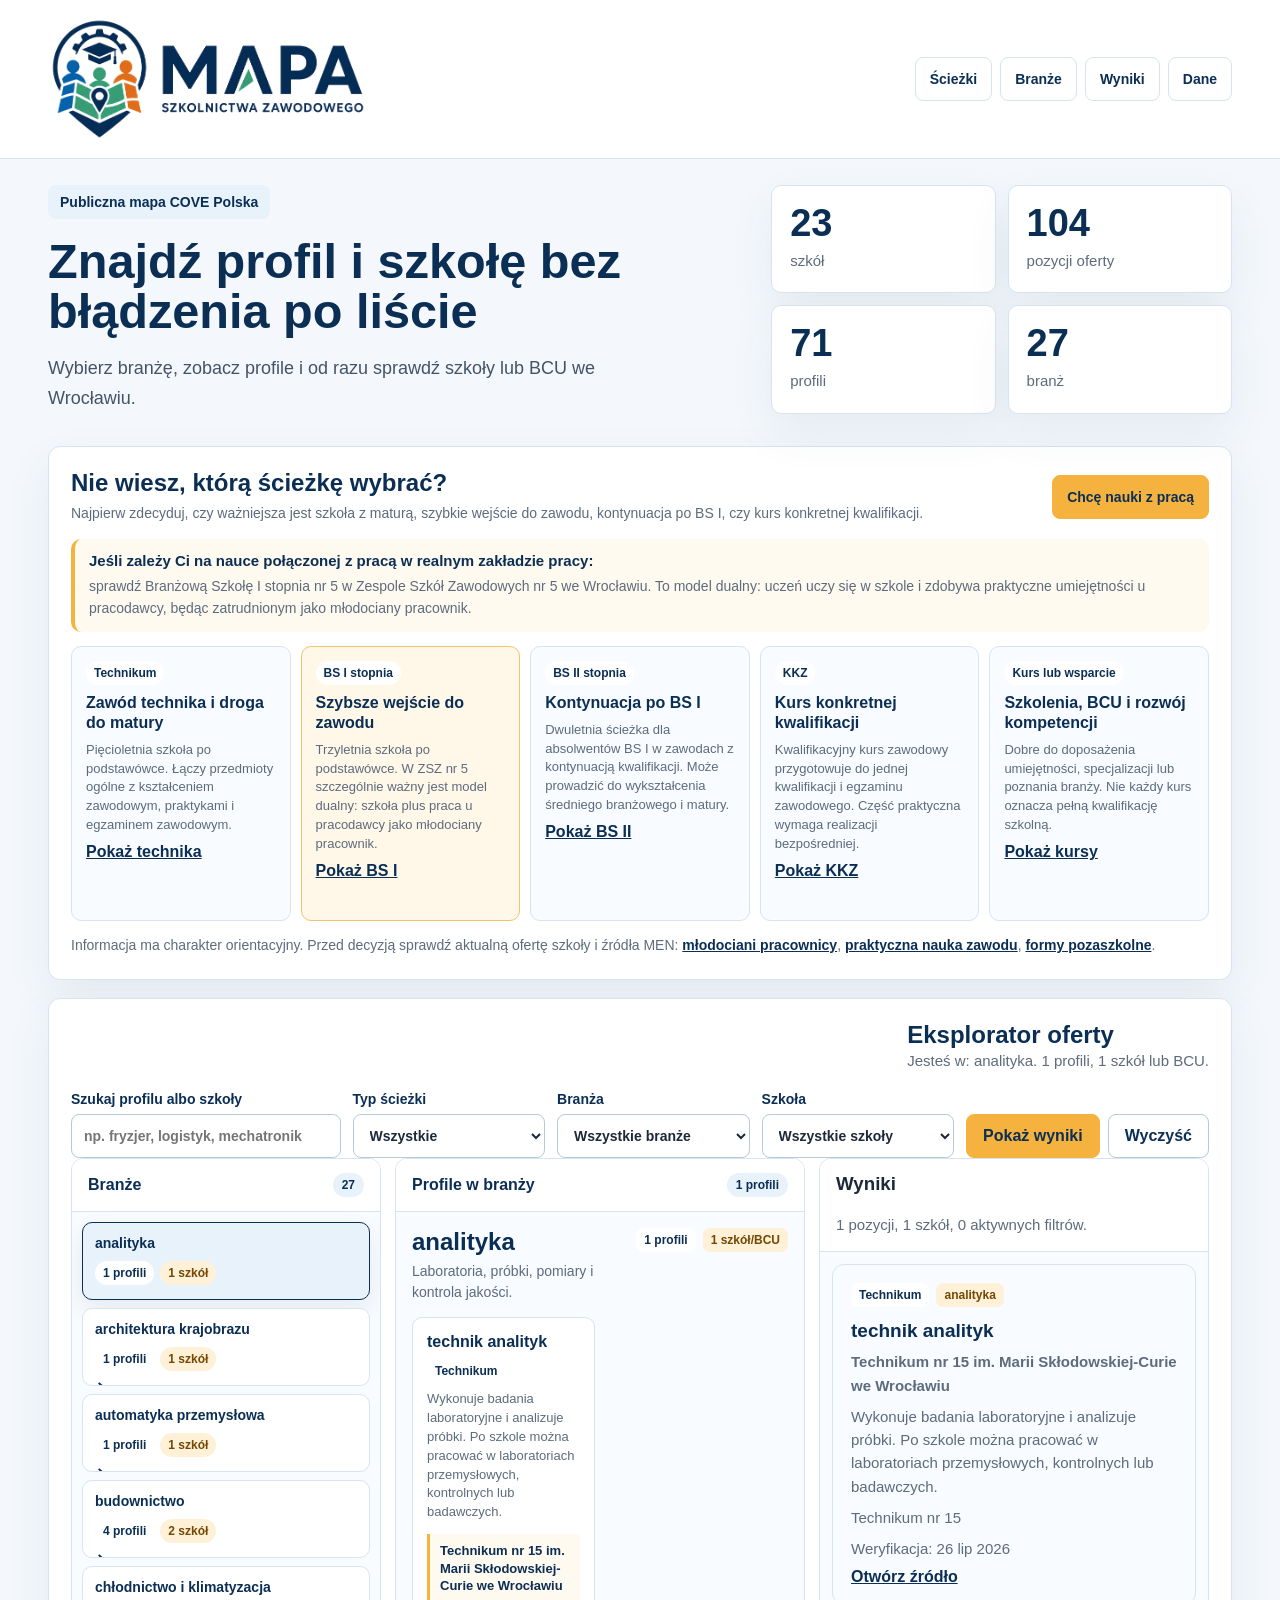
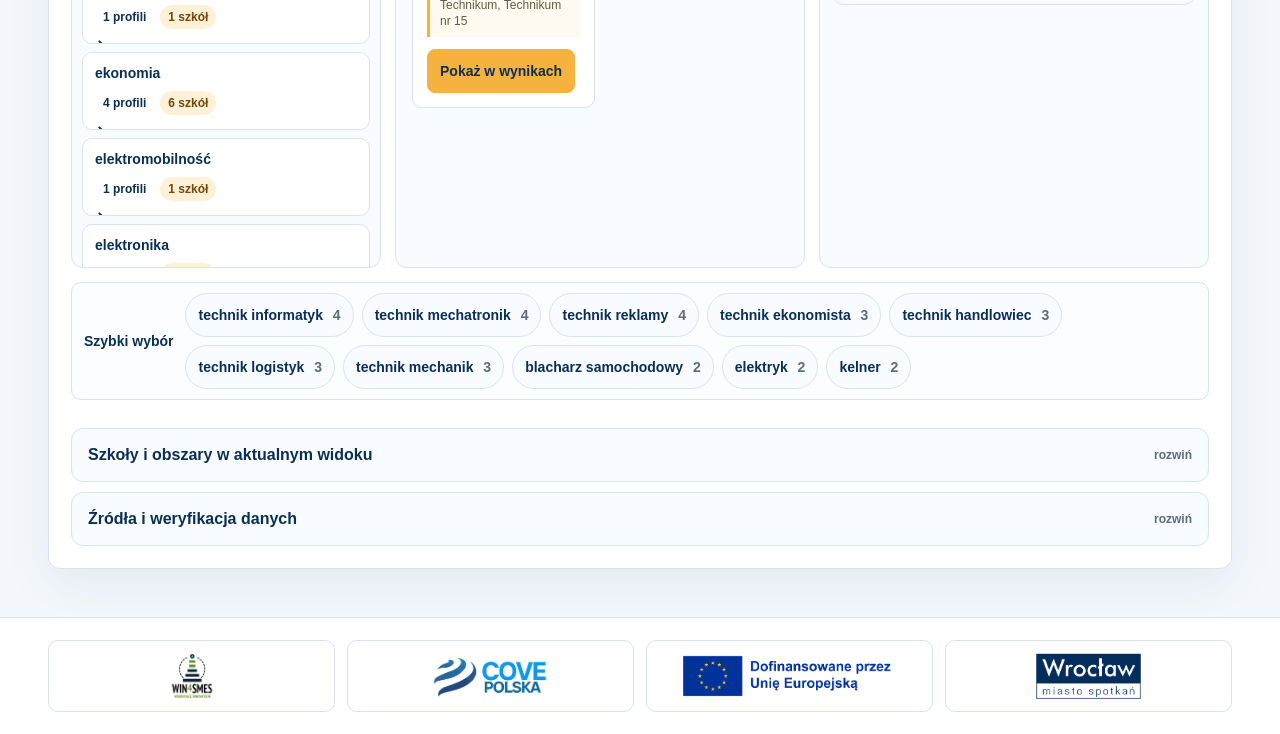
==== index.html @ 6e3bb8b9 "Publish sector map" ====
<!doctype html>
<html lang="pl">
  <head>
    <meta charset="utf-8">
    <meta name="viewport" content="width=device-width, initial-scale=1">
    <title>Mapa szkolnictwa sektorowego we Wrocławiu</title>
    <meta name="description" content="Publiczna mapa profili, szkół i ścieżek sektorowych we Wrocławiu.">
    <link rel="icon" href="assets/map-logo.png">
    <link rel="stylesheet" href="styles.css">
  </head>
  <body>
    <header class="site-header">
      <a class="brand" href="./" aria-label="Mapa szkolnictwa sektorowego we Wrocławiu">
        <img src="assets/map-logo.png" alt="Mapa szkolnictwa zawodowego" class="brand-logo">
      </a>
      <nav class="top-actions" aria-label="Główne linki">
        <a href="#sciezki">Ścieżki</a>
        <a href="#branze">Branże</a>
        <a href="#wyniki">Wyniki</a>
        <a href="#szkoly">Dane</a>
      </nav>
    </header>

    <main>
      <section class="hero compact-hero">
        <div class="hero-copy">
          <p class="service-label">Publiczna mapa COVE Polska</p>
          <h1>Znajdź profil i szkołę bez błądzenia po liście</h1>
          <p class="lead">
            Wybierz branżę, zobacz profile i od razu sprawdź szkoły lub BCU we Wrocławiu.
          </p>
        </div>
        <div class="hero-panel" aria-label="Podsumowanie mapy">
          <div class="stat">
            <strong id="stat-schools">0</strong>
            <span>szkół</span>
          </div>
          <div class="stat">
            <strong id="stat-programs">0</strong>
            <span>pozycji oferty</span>
          </div>
          <div class="stat">
            <strong id="stat-profiles">0</strong>
            <span>profili</span>
          </div>
          <div class="stat">
            <strong id="stat-branches">0</strong>
            <span>branż</span>
          </div>
        </div>
      </section>

      <section class="path-guide" id="sciezki" aria-labelledby="path-title">
        <div class="path-guide-intro">
          <div>
            <h2 id="path-title">Nie wiesz, którą ścieżkę wybrać?</h2>
            <p>
              Najpierw zdecyduj, czy ważniejsza jest szkoła z maturą, szybkie wejście do zawodu,
              kontynuacja po BS I, czy kurs konkretnej kwalifikacji.
            </p>
          </div>
          <a class="path-cta" href="?educationType=bs_i&school=Zesp%C3%B3%C5%82%20Szk%C3%B3%C5%82%20Zawodowych%20nr%205%20we%20Wroc%C5%82awiu#branze">
            Chcę nauki z pracą
          </a>
        </div>

        <div class="dual-note">
          <strong>Jeśli zależy Ci na nauce połączonej z pracą w realnym zakładzie pracy:</strong>
          <p>
            sprawdź Branżową Szkołę I stopnia nr 5 w Zespole Szkół Zawodowych nr 5 we Wrocławiu.
            To model dualny: uczeń uczy się w szkole i zdobywa praktyczne umiejętności u pracodawcy,
            będąc zatrudnionym jako młodociany pracownik.
          </p>
        </div>

        <div class="pathway-grid" aria-label="Porównanie typów ścieżek">
          <article class="pathway-card">
            <span>Technikum</span>
            <h3>Zawód technika i droga do matury</h3>
            <p>Pięcioletnia szkoła po podstawówce. Łączy przedmioty ogólne z kształceniem zawodowym, praktykami i egzaminem zawodowym.</p>
            <a href="?educationType=technikum#branze">Pokaż technika</a>
          </article>
          <article class="pathway-card highlight">
            <span>BS I stopnia</span>
            <h3>Szybsze wejście do zawodu</h3>
            <p>Trzyletnia szkoła po podstawówce. W ZSZ nr 5 szczególnie ważny jest model dualny: szkoła plus praca u pracodawcy jako młodociany pracownik.</p>
            <a href="?educationType=bs_i#branze">Pokaż BS I</a>
          </article>
          <article class="pathway-card">
            <span>BS II stopnia</span>
            <h3>Kontynuacja po BS I</h3>
            <p>Dwuletnia ścieżka dla absolwentów BS I w zawodach z kontynuacją kwalifikacji. Może prowadzić do wykształcenia średniego branżowego i matury.</p>
            <a href="?educationType=bs_ii#branze">Pokaż BS II</a>
          </article>
          <article class="pathway-card">
            <span>KKZ</span>
            <h3>Kurs konkretnej kwalifikacji</h3>
            <p>Kwalifikacyjny kurs zawodowy przygotowuje do jednej kwalifikacji i egzaminu zawodowego. Część praktyczna wymaga realizacji bezpośredniej.</p>
            <a href="?educationType=kkz#branze">Pokaż KKZ</a>
          </article>
          <article class="pathway-card">
            <span>Kurs lub wsparcie</span>
            <h3>Szkolenia, BCU i rozwój kompetencji</h3>
            <p>Dobre do doposażenia umiejętności, specjalizacji lub poznania branży. Nie każdy kurs oznacza pełną kwalifikację szkolną.</p>
            <a href="?educationType=kurs#branze">Pokaż kursy</a>
          </article>
        </div>

        <p class="path-disclaimer">
          Informacja ma charakter orientacyjny. Przed decyzją sprawdź aktualną ofertę szkoły i źródła MEN:
          <a href="https://www.gov.pl/web/edukacja/przygotowanie-zawodowe-mlodocianych-pracownikow-w-formie-nauki-zawodu" target="_blank" rel="noreferrer">młodociani pracownicy</a>,
          <a href="https://www.gov.pl/web/edukacja/praktyczna-nauka-zawodu" target="_blank" rel="noreferrer">praktyczna nauka zawodu</a>,
          <a href="https://www.gov.pl/web/edukacja/ksztalcenie-w-formach-pozaszkolnych" target="_blank" rel="noreferrer">formy pozaszkolne</a>.
        </p>
      </section>

      <section class="explorer-shell" id="branze" aria-labelledby="branch-title">
        <div class="section-heading explorer-heading">
          <div>
            <h2 id="branch-title">Eksplorator oferty</h2>
            <p id="currentPath">Wybierz branżę po lewej albo użyj wyszukiwarki.</p>
          </div>
        </div>

        <form class="filters" id="filters">
          <label>
            <span>Szukaj profilu albo szkoły</span>
            <input id="q" name="q" type="search" autocomplete="off" placeholder="np. fryzjer, logistyk, mechatronik">
          </label>
          <label>
            <span>Typ ścieżki</span>
            <select id="educationType" name="educationType">
              <option value="">Wszystkie</option>
              <option value="technikum">Technikum</option>
              <option value="bs_i">BS I stopnia</option>
              <option value="bs_ii">BS II stopnia</option>
              <option value="kkz">KKZ</option>
              <option value="kurs">Kurs lub wsparcie</option>
            </select>
          </label>
          <label>
            <span>Branża</span>
            <select id="branch" name="branch"></select>
          </label>
          <label>
            <span>Szkoła</span>
            <select id="school" name="school"></select>
          </label>
          <div class="filter-actions">
            <button class="primary-button" type="submit">Pokaż wyniki</button>
            <button class="secondary-button" type="button" id="clearFilters">Wyczyść</button>
          </div>
        </form>

        <div class="explorer-grid">
          <aside class="branch-browser" aria-label="Lista branż">
            <div class="panel-title">
              <h3>Branże</h3>
              <span id="branchCount">0</span>
            </div>
            <div class="branch-accordion" id="branchAccordion" aria-live="polite"></div>
          </aside>

          <section class="profile-browser" aria-labelledby="profile-title">
            <div class="panel-title">
              <h3 id="profile-title">Profile w branży</h3>
              <span id="profileCount">0</span>
            </div>
            <div class="branch-detail" id="branchDetail" aria-live="polite"></div>
          </section>

          <section class="results-panel" id="wyniki" aria-labelledby="results-title">
            <div class="results-header">
              <div>
                <h3 id="results-title">Wyniki</h3>
                <p id="resultsSummary">Ładowanie danych...</p>
              </div>
            </div>
            <div class="empty-state" id="emptyState" hidden>
              <h3>Brak wyników</h3>
              <p>Spróbuj krótszego hasła albo wyczyść część filtrów.</p>
            </div>
            <div class="cards" id="programCards"></div>
          </section>
        </div>

        <div class="quick-strip" aria-labelledby="quick-title">
          <h3 id="quick-title">Szybki wybór</h3>
          <div class="chips" id="quickProfiles"></div>
        </div>

        <div class="support-drawers" id="szkoly">
          <details class="data-drawer">
            <summary>
              <span>Szkoły i obszary w aktualnym widoku</span>
              <small>rozwiń</small>
            </summary>
            <div class="drawer-grid">
              <aside class="map-panel" aria-labelledby="areas-title">
                <div class="section-heading compact">
                  <h3 id="areas-title">Obszary miasta</h3>
                  <p>Widok orientacyjny, oparty na publicznych profilach szkół.</p>
                </div>
                <div class="area-list" id="areaList"></div>
              </aside>

              <section class="school-section" aria-labelledby="schools-title">
                <div class="section-heading compact">
                  <h3 id="schools-title">Szkoły</h3>
                  <p>Każda karta pokazuje przykładowe profile oraz link do strony szkoły.</p>
                </div>
                <div class="school-grid" id="schoolGrid"></div>
              </section>
            </div>
          </details>

          <details class="data-drawer" id="zrodla">
            <summary>
              <span>Źródła i weryfikacja danych</span>
              <small>rozwiń</small>
            </summary>
            <div class="sources-section" aria-labelledby="sources-title">
              <div class="section-heading compact">
                <h3 id="sources-title">Źródła</h3>
                <p>Każda pozycja oferty ma źródło i datę weryfikacji. Dane należy okresowo sprawdzać przed rekrutacją.</p>
              </div>
              <div class="source-grid" id="sourceGrid"></div>
            </div>
          </details>
        </div>
      </section>
    </main>

    <footer class="site-footer">
      <div class="footer-logos" aria-label="Logotypy partnerów i finansowania">
        <img src="assets/win4smes.png" alt="WIN4SMEs">
        <img src="assets/cove-polska.png" alt="COVE Polska">
        <img src="assets/eu-cofunded-pl.png" alt="Dofinansowane przez Unię Europejską">
        <img src="assets/wroclaw-miasto-spotkan.png" alt="Wrocław Miasto Spotkań">
      </div>
    </footer>

    <script src="app.js" type="module"></script>
  </body>
</html>
---- styles.css ----
:root {
  color-scheme: light;
  --navy: #0b2e54;
  --navy-2: #164671;
  --sky: #e8f2fb;
  --sky-2: #f4f8fc;
  --line: #d7e4ef;
  --text: #1d2939;
  --muted: #5d6b7c;
  --amber: #f6b23f;
  --amber-soft: #fff1d7;
  --white: #ffffff;
  --shadow: 0 18px 45px rgba(28, 72, 112, 0.08);
}

* {
  box-sizing: border-box;
}

html {
  scroll-behavior: smooth;
}

body {
  margin: 0;
  background: var(--sky-2);
  color: var(--text);
  font-family: Arial, Helvetica, sans-serif;
}

a {
  color: inherit;
}

button,
input,
select {
  font: inherit;
}

button,
a,
input,
select {
  min-height: 44px;
}

:focus-visible {
  outline: 3px solid var(--amber);
  outline-offset: 3px;
}

.site-header {
  position: sticky;
  top: 0;
  z-index: 20;
  display: flex;
  align-items: center;
  justify-content: space-between;
  gap: 24px;
  padding: 16px clamp(16px, 5vw, 48px);
  border-bottom: 1px solid var(--line);
  background: rgba(255, 255, 255, 0.96);
  backdrop-filter: blur(12px);
}

.brand {
  display: block;
  max-width: min(320px, 56vw);
}

.brand-logo {
  display: block;
  width: 100%;
  height: auto;
}

.top-actions {
  display: flex;
  flex-wrap: wrap;
  gap: 8px;
}

.top-actions a {
  display: inline-flex;
  align-items: center;
  justify-content: center;
  border: 1px solid var(--line);
  border-radius: 8px;
  padding: 8px 14px;
  background: var(--white);
  color: var(--navy);
  font-size: 14px;
  font-weight: 700;
  text-decoration: none;
}

main {
  width: min(100%, 1440px);
  margin: 0 auto;
  padding: 0 clamp(16px, 4vw, 48px) 48px;
}

.hero {
  display: grid;
  grid-template-columns: minmax(0, 1.05fr) minmax(320px, 0.75fr);
  gap: 32px;
  align-items: stretch;
  padding: 48px 0 28px;
}

.service-label {
  display: inline-flex;
  margin: 0 0 18px;
  border-radius: 8px;
  background: var(--sky);
  padding: 9px 12px;
  color: var(--navy);
  font-size: 14px;
  font-weight: 700;
}

h1,
h2,
h3,
p {
  margin-top: 0;
}

h1 {
  max-width: 820px;
  margin-bottom: 18px;
  color: var(--navy);
  font-size: clamp(36px, 5.5vw, 68px);
  line-height: 1.02;
  letter-spacing: 0;
}

.lead {
  max-width: 680px;
  margin-bottom: 0;
  color: #445366;
  font-size: 18px;
  line-height: 1.65;
}

.hero-panel {
  display: grid;
  grid-template-columns: repeat(2, minmax(0, 1fr));
  gap: 12px;
}

.stat {
  min-height: 104px;
  border: 1px solid var(--line);
  border-radius: 10px;
  background: var(--white);
  padding: 18px;
  box-shadow: var(--shadow);
}

.stat strong {
  display: block;
  color: var(--navy);
  font-size: 38px;
  line-height: 1;
}

.stat span {
  display: block;
  margin-top: 10px;
  color: var(--muted);
  font-size: 15px;
}

.explorer-shell,
.path-guide,
.map-panel,
.results-panel,
.school-section,
.sources-section {
  border: 1px solid var(--line);
  border-radius: 12px;
  background: var(--white);
  box-shadow: var(--shadow);
}

.explorer-shell,
.path-guide,
.school-section,
.sources-section {
  margin-top: 18px;
  padding: 22px;
}

.path-guide {
  display: grid;
  gap: 14px;
}

.path-guide-intro {
  display: grid;
  grid-template-columns: minmax(0, 1fr) auto;
  gap: 18px;
  align-items: center;
}

.path-guide-intro h2 {
  margin-bottom: 6px;
  color: var(--navy);
  font-size: 24px;
  line-height: 1.2;
}

.path-guide-intro p,
.dual-note p,
.path-disclaimer {
  margin-bottom: 0;
  color: var(--muted);
  font-size: 14px;
  line-height: 1.55;
}

.path-cta {
  display: inline-flex;
  align-items: center;
  justify-content: center;
  border: 1px solid var(--amber);
  border-radius: 8px;
  background: var(--amber);
  padding: 10px 14px;
  color: var(--navy);
  font-size: 14px;
  font-weight: 800;
  text-decoration: none;
  white-space: nowrap;
}

.dual-note {
  display: grid;
  gap: 5px;
  border-left: 4px solid var(--amber);
  border-radius: 10px;
  background: #fffaf0;
  padding: 12px 14px;
}

.dual-note strong {
  color: var(--navy);
  font-size: 15px;
  line-height: 1.35;
}

.pathway-grid {
  display: grid;
  grid-template-columns: repeat(5, minmax(0, 1fr));
  gap: 10px;
}

.pathway-card {
  display: grid;
  gap: 8px;
  align-content: start;
  border: 1px solid var(--line);
  border-radius: 10px;
  background: #f8fbff;
  padding: 14px;
}

.pathway-card.highlight {
  border-color: #f1c36d;
  background: #fff7e8;
}

.pathway-card span {
  justify-self: start;
  border-radius: 999px;
  background: var(--white);
  padding: 5px 8px;
  color: var(--navy);
  font-size: 12px;
  font-weight: 800;
}

.pathway-card h3 {
  margin: 0;
  color: var(--navy);
  font-size: 16px;
  line-height: 1.25;
}

.pathway-card p {
  margin: 0;
  color: var(--muted);
  font-size: 13px;
  line-height: 1.45;
}

.pathway-card a,
.path-disclaimer a {
  color: var(--navy);
  font-weight: 800;
}

.compact-hero {
  grid-template-columns: minmax(0, 1.2fr) minmax(380px, 0.8fr);
  padding: 26px 0 14px;
}

.compact-hero h1 {
  max-width: 760px;
  font-size: clamp(32px, 3.8vw, 50px);
}

.compact-hero .lead {
  max-width: 620px;
}

.explorer-shell {
  position: relative;
  display: flex;
  flex-direction: column;
}

.explorer-heading {
  flex-direction: row;
  align-items: flex-end;
  justify-content: space-between;
}

.explorer-grid {
  display: grid;
  grid-template-columns: 310px minmax(0, 1fr) 390px;
  gap: 14px;
  height: clamp(560px, calc(100dvh - 190px), 720px);
  min-height: 610px;
}

.explorer-grid > * {
  min-width: 0;
  min-height: 0;
}

.branch-browser,
.profile-browser,
.results-panel {
  height: 100%;
  min-height: 0;
  overflow: hidden;
  border: 1px solid var(--line);
  border-radius: 12px;
  background: #f8fbff;
}

.branch-browser,
.profile-browser {
  display: grid;
  grid-template-rows: auto minmax(0, 1fr);
}

.panel-title {
  display: flex;
  align-items: center;
  justify-content: space-between;
  gap: 12px;
  border-bottom: 1px solid var(--line);
  background: var(--white);
  padding: 14px 16px;
}

.panel-title h3 {
  margin: 0;
  color: var(--navy);
  font-size: 16px;
  line-height: 1.2;
}

.panel-title span {
  border-radius: 999px;
  background: var(--sky);
  padding: 5px 9px;
  color: var(--navy);
  font-size: 12px;
  font-weight: 800;
  white-space: nowrap;
}

.quick-strip {
  display: grid;
  grid-template-columns: auto minmax(0, 1fr);
  gap: 12px;
  align-items: center;
  margin: 14px 0;
  border: 1px solid var(--line);
  border-radius: 10px;
  background: #fbfdff;
  padding: 10px 12px;
}

.quick-strip h3 {
  margin: 0;
  color: var(--navy);
  font-size: 14px;
}

.branch-accordion {
  display: grid;
  align-content: start;
  gap: 8px;
  min-height: 0;
  overflow: auto;
  padding: 10px;
}

.branch-item {
  overflow: hidden;
  min-height: 78px;
  border: 1px solid var(--line);
  border-radius: 10px;
  background: var(--white);
  transition: border-color 180ms ease, box-shadow 180ms ease, background 180ms ease;
}

.branch-item.is-open {
  border-color: var(--navy);
  background: var(--sky);
  box-shadow: 0 10px 24px rgba(11, 46, 84, 0.08);
}

.branch-toggle {
  display: grid;
  width: 100%;
  grid-template-columns: minmax(0, 1fr) auto;
  gap: 10px;
  align-items: center;
  border: 0;
  background: transparent;
  padding: 12px;
  color: var(--navy);
  text-align: left;
  cursor: pointer;
}

.branch-toggle:active {
  transform: translateY(1px);
}

.branch-copy {
  display: grid;
  min-width: 0;
}

.branch-copy strong {
  font-size: 14px;
  line-height: 1.2;
}

.branch-copy span {
  color: var(--muted);
  font-size: 12px;
  line-height: 1.35;
}

.branch-metrics {
  display: flex;
  flex-wrap: wrap;
  grid-column: 1 / -1;
  justify-content: flex-start;
  gap: 6px;
}

.branch-metrics span {
  border-radius: 999px;
  background: var(--white);
  padding: 5px 8px;
  color: var(--navy);
  font-size: 12px;
  font-weight: 800;
  white-space: nowrap;
}

.branch-metrics span:last-child {
  background: var(--amber-soft);
  color: #744704;
}

.branch-chevron {
  width: 9px;
  height: 9px;
  border-right: 2px solid var(--navy);
  border-bottom: 2px solid var(--navy);
  margin-top: 3px;
  transform: rotate(-45deg);
  transition: transform 220ms ease;
}

.branch-item.is-open .branch-chevron {
  transform: rotate(45deg);
}

.branch-detail {
  min-height: 0;
  overflow: auto;
  padding: 16px;
}

.profile-list {
  display: grid;
  grid-template-columns: repeat(2, minmax(0, 1fr));
  gap: 10px;
}

.profile-card {
  display: grid;
  gap: 12px;
  align-content: start;
  border: 1px solid var(--line);
  border-radius: 10px;
  background: var(--white);
  padding: 14px;
}

.profile-card-main {
  display: grid;
  gap: 7px;
}

.profile-types {
  display: flex;
  flex-wrap: wrap;
  gap: 6px;
}

.profile-card h3 {
  margin: 0;
  color: var(--navy);
  font-size: 16px;
  line-height: 1.25;
}

.profile-card p {
  margin: 0;
  color: var(--muted);
  font-size: 13px;
  line-height: 1.45;
}

.profile-offers {
  display: grid;
  gap: 7px;
}

.offer-row {
  display: grid;
  gap: 2px;
  border-left: 3px solid var(--amber);
  background: #fffaf0;
  padding: 8px 10px;
}

.offer-row span {
  color: var(--navy);
  font-size: 13px;
  font-weight: 800;
  line-height: 1.35;
}

.offer-row small {
  color: #6a5a44;
  font-size: 12px;
  line-height: 1.35;
}

.profile-card button {
  justify-self: start;
  border: 1px solid var(--amber);
  border-radius: 8px;
  background: var(--amber);
  padding: 9px 12px;
  color: var(--navy);
  font-size: 14px;
  font-weight: 800;
  cursor: pointer;
}

.branch-detail-header {
  display: grid;
  grid-template-columns: minmax(0, 1fr) auto;
  gap: 12px;
  align-items: start;
  margin-bottom: 14px;
}

.branch-detail-header h3 {
  margin-bottom: 6px;
  color: var(--navy);
  font-size: 24px;
  line-height: 1.15;
}

.branch-detail-header p {
  max-width: 680px;
  margin-bottom: 0;
  color: var(--muted);
  font-size: 14px;
  line-height: 1.5;
}

.branch-summary {
  display: flex;
  flex-wrap: wrap;
  justify-content: flex-end;
  gap: 7px;
}

.section-heading {
  display: flex;
  flex-direction: column;
  gap: 6px;
  margin-bottom: 18px;
}

.section-heading.compact {
  margin-bottom: 14px;
}

.section-heading h2,
.results-header h2 {
  margin-bottom: 0;
  color: var(--navy);
  font-size: 24px;
  line-height: 1.2;
}

.section-heading p,
.results-header p {
  margin-bottom: 0;
  color: var(--muted);
  font-size: 15px;
  line-height: 1.55;
}

.filters {
  display: grid;
  grid-template-columns: minmax(260px, 1.4fr) repeat(3, minmax(160px, 1fr)) auto;
  gap: 12px;
  align-items: end;
}

.filters label {
  display: grid;
  min-width: 0;
  gap: 7px;
  color: var(--navy);
  font-size: 14px;
  font-weight: 700;
}

.filters input,
.filters select {
  width: 100%;
  min-width: 0;
  border: 1px solid #b7cadc;
  border-radius: 8px;
  background: var(--white);
  padding: 10px 12px;
  color: var(--text);
}

.filter-actions {
  display: flex;
  gap: 8px;
}

.primary-button,
.secondary-button {
  border-radius: 8px;
  padding: 10px 16px;
  font-weight: 800;
  cursor: pointer;
}

.primary-button {
  border: 1px solid var(--amber);
  background: var(--amber);
  color: var(--navy);
}

.secondary-button {
  border: 1px solid #b7cadc;
  background: var(--white);
  color: var(--navy);
}

.primary-button:active,
.secondary-button:active,
.top-actions a:active,
.chips button:active,
.profile-card button:active {
  transform: translateY(1px);
}

.chips {
  display: flex;
  flex-wrap: wrap;
  gap: 8px;
}

.chips button {
  border: 1px solid var(--line);
  border-radius: 999px;
  background: #f8fbff;
  padding: 8px 12px;
  color: var(--navy);
  font-size: 14px;
  font-weight: 800;
  cursor: pointer;
}

.chips span {
  margin-left: 6px;
  color: var(--muted);
  font-weight: 700;
}

.map-panel,
.school-section,
.sources-section {
  padding: 22px;
}

.area-list {
  display: grid;
  gap: 10px;
}

.area-button {
  display: flex;
  width: 100%;
  align-items: center;
  justify-content: space-between;
  gap: 12px;
  border: 1px solid var(--line);
  border-radius: 10px;
  background: #f8fbff;
  padding: 12px;
  color: var(--navy);
  font-weight: 800;
  text-align: left;
  cursor: pointer;
}

.area-button small {
  color: var(--muted);
  font-weight: 700;
}

.results-panel {
  display: grid;
  grid-template-rows: auto auto minmax(0, 1fr);
  box-shadow: none;
  padding: 0;
}

.results-header {
  display: flex;
  align-items: flex-end;
  justify-content: space-between;
  gap: 18px;
  border-bottom: 1px solid var(--line);
  background: var(--white);
  margin-bottom: 0;
  padding: 14px 16px;
}

.cards,
.school-grid,
.source-grid {
  display: grid;
  gap: 14px;
}

.cards {
  grid-template-columns: 1fr;
  min-height: 0;
  overflow: auto;
  padding: 12px;
}

.program-card,
.school-card,
.source-card {
  border: 1px solid var(--line);
  border-radius: 12px;
  background: #f8fbff;
  padding: 18px;
}

.program-meta,
.school-meta {
  display: flex;
  flex-wrap: wrap;
  gap: 7px;
  margin-bottom: 12px;
}

.tag {
  display: inline-flex;
  align-items: center;
  border-radius: 7px;
  background: var(--white);
  padding: 5px 8px;
  color: var(--navy);
  font-size: 12px;
  font-weight: 800;
}

.tag.amber {
  background: var(--amber-soft);
  color: #744704;
}

.program-card h3,
.school-card h3,
.source-card h3 {
  margin-bottom: 8px;
  color: var(--navy);
  font-size: 19px;
  line-height: 1.25;
}

.program-card p,
.school-card p,
.source-card p {
  margin-bottom: 8px;
  color: var(--muted);
  font-size: 15px;
  line-height: 1.55;
}

.program-card a,
.school-card a,
.source-card a {
  color: var(--navy);
  font-weight: 800;
}

.school-grid {
  grid-template-columns: repeat(3, minmax(0, 1fr));
}

.source-grid {
  grid-template-columns: repeat(2, minmax(0, 1fr));
}

.empty-state {
  border: 1px dashed #b7cadc;
  border-radius: 12px;
  background: #f8fbff;
  padding: 28px;
  text-align: center;
}

.panel-empty,
.muted {
  color: var(--muted);
  font-size: 14px;
  line-height: 1.5;
}

.panel-empty {
  padding: 16px;
}

.support-drawers {
  display: grid;
  gap: 10px;
  margin-top: 14px;
}

.data-drawer {
  border: 1px solid var(--line);
  border-radius: 12px;
  background: #f8fbff;
}

.data-drawer summary {
  display: flex;
  min-height: 52px;
  align-items: center;
  justify-content: space-between;
  gap: 14px;
  padding: 12px 16px;
  color: var(--navy);
  font-weight: 800;
  cursor: pointer;
}

.data-drawer summary small {
  color: var(--muted);
  font-size: 12px;
  font-weight: 700;
}

.drawer-grid {
  display: grid;
  grid-template-columns: 320px minmax(0, 1fr);
  gap: 14px;
  border-top: 1px solid var(--line);
  padding: 14px;
}

.data-drawer .sources-section {
  border-top: 1px solid var(--line);
  padding: 14px;
}

.data-drawer .map-panel,
.data-drawer .school-section,
.data-drawer .sources-section {
  border: 0;
  border-radius: 0;
  background: transparent;
  box-shadow: none;
}

.site-footer {
  border-top: 1px solid var(--line);
  background: var(--white);
  padding: 22px clamp(16px, 5vw, 48px);
}

.footer-logos {
  display: grid;
  grid-template-columns: repeat(4, minmax(0, 1fr));
  gap: 12px;
  width: min(100%, 1440px);
  margin: 0 auto;
}

.footer-logos img {
  width: 100%;
  height: 72px;
  border: 1px solid var(--line);
  border-radius: 10px;
  background: var(--white);
  object-fit: contain;
  padding: 12px;
}

@media (max-width: 1100px) {
  .hero,
  .compact-hero,
  .explorer-grid,
  .drawer-grid {
    grid-template-columns: 1fr;
  }

  .pathway-grid {
    grid-template-columns: repeat(2, minmax(0, 1fr));
  }

  .explorer-grid {
    max-height: none;
  }

  .branch-accordion {
    display: flex;
    overflow-x: auto;
    overflow-y: hidden;
  }

  .branch-item {
    flex: 0 0 min(260px, 78vw);
  }

  .branch-browser {
    min-height: auto;
  }

  .branch-detail,
  .cards {
    max-height: 560px;
  }

  .filters {
    grid-template-columns: repeat(2, minmax(0, 1fr));
  }

  .filter-actions {
    grid-column: 1 / -1;
  }

  .school-grid {
    grid-template-columns: repeat(2, minmax(0, 1fr));
  }
}

@media (max-width: 720px) {
  .site-header {
    align-items: flex-start;
    flex-direction: column;
  }

  .brand {
    max-width: min(100%, 320px);
  }

  .top-actions {
    width: 100%;
  }

  .top-actions a {
    flex: 1 1 auto;
  }

  main {
    padding-inline: 14px;
  }

  .hero {
    padding-top: 24px;
  }

  h1 {
    font-size: 28px;
    line-height: 1.08;
  }

  .lead {
    font-size: 16px;
    line-height: 1.55;
  }

  .hero-panel,
  .cards,
  .profile-list,
  .school-grid,
  .source-grid,
  .footer-logos {
    grid-template-columns: 1fr;
  }

  .hero-panel {
    display: grid;
    grid-template-columns: repeat(4, minmax(0, 1fr));
    gap: 7px;
  }

  .stat {
    min-height: 72px;
    padding: 9px;
  }

  .stat strong {
    font-size: 22px;
  }

  .stat span {
    margin-top: 5px;
    font-size: 11px;
    line-height: 1.25;
  }

  .explorer-shell {
    padding: 16px;
  }

  .path-guide {
    padding: 16px;
  }

  .path-guide-intro,
  .path-guide {
    grid-template-columns: 1fr;
  }

  .pathway-grid {
    display: flex;
    overflow-x: auto;
    gap: 10px;
    padding-bottom: 2px;
  }

  .pathway-card {
    flex: 0 0 min(270px, 82vw);
  }

  .path-cta {
    width: 100%;
  }

  .explorer-heading {
    align-items: flex-start;
    flex-direction: column;
    order: 1;
  }

  .quick-strip {
    grid-template-columns: 1fr;
    order: 4;
  }

  .filters {
    grid-template-columns: repeat(2, minmax(0, 1fr));
    gap: 10px;
    order: 3;
  }

  .explorer-grid {
    order: 2;
  }

  .support-drawers {
    order: 5;
  }

  .filters label:first-child {
    grid-column: 1 / -1;
  }

  .branch-detail {
    padding: 14px;
  }

  .branch-detail-header {
    grid-template-columns: 1fr;
  }

  .branch-summary {
    justify-content: flex-start;
  }

  .filter-actions {
    flex-direction: row;
  }

  .primary-button,
  .secondary-button {
    flex: 1 1 0;
    width: auto;
    padding-inline: 10px;
  }

  .map-panel,
  .school-section,
  .sources-section {
    padding: 14px;
  }

  .results-header {
    padding: 14px;
  }

  .cards {
    padding: 10px;
  }

  .footer-logos img {
    height: 64px;
  }
}

@media (prefers-reduced-motion: reduce) {
  html {
    scroll-behavior: auto;
  }

  .branch-item,
  .branch-chevron {
    transition: none;
  }
}
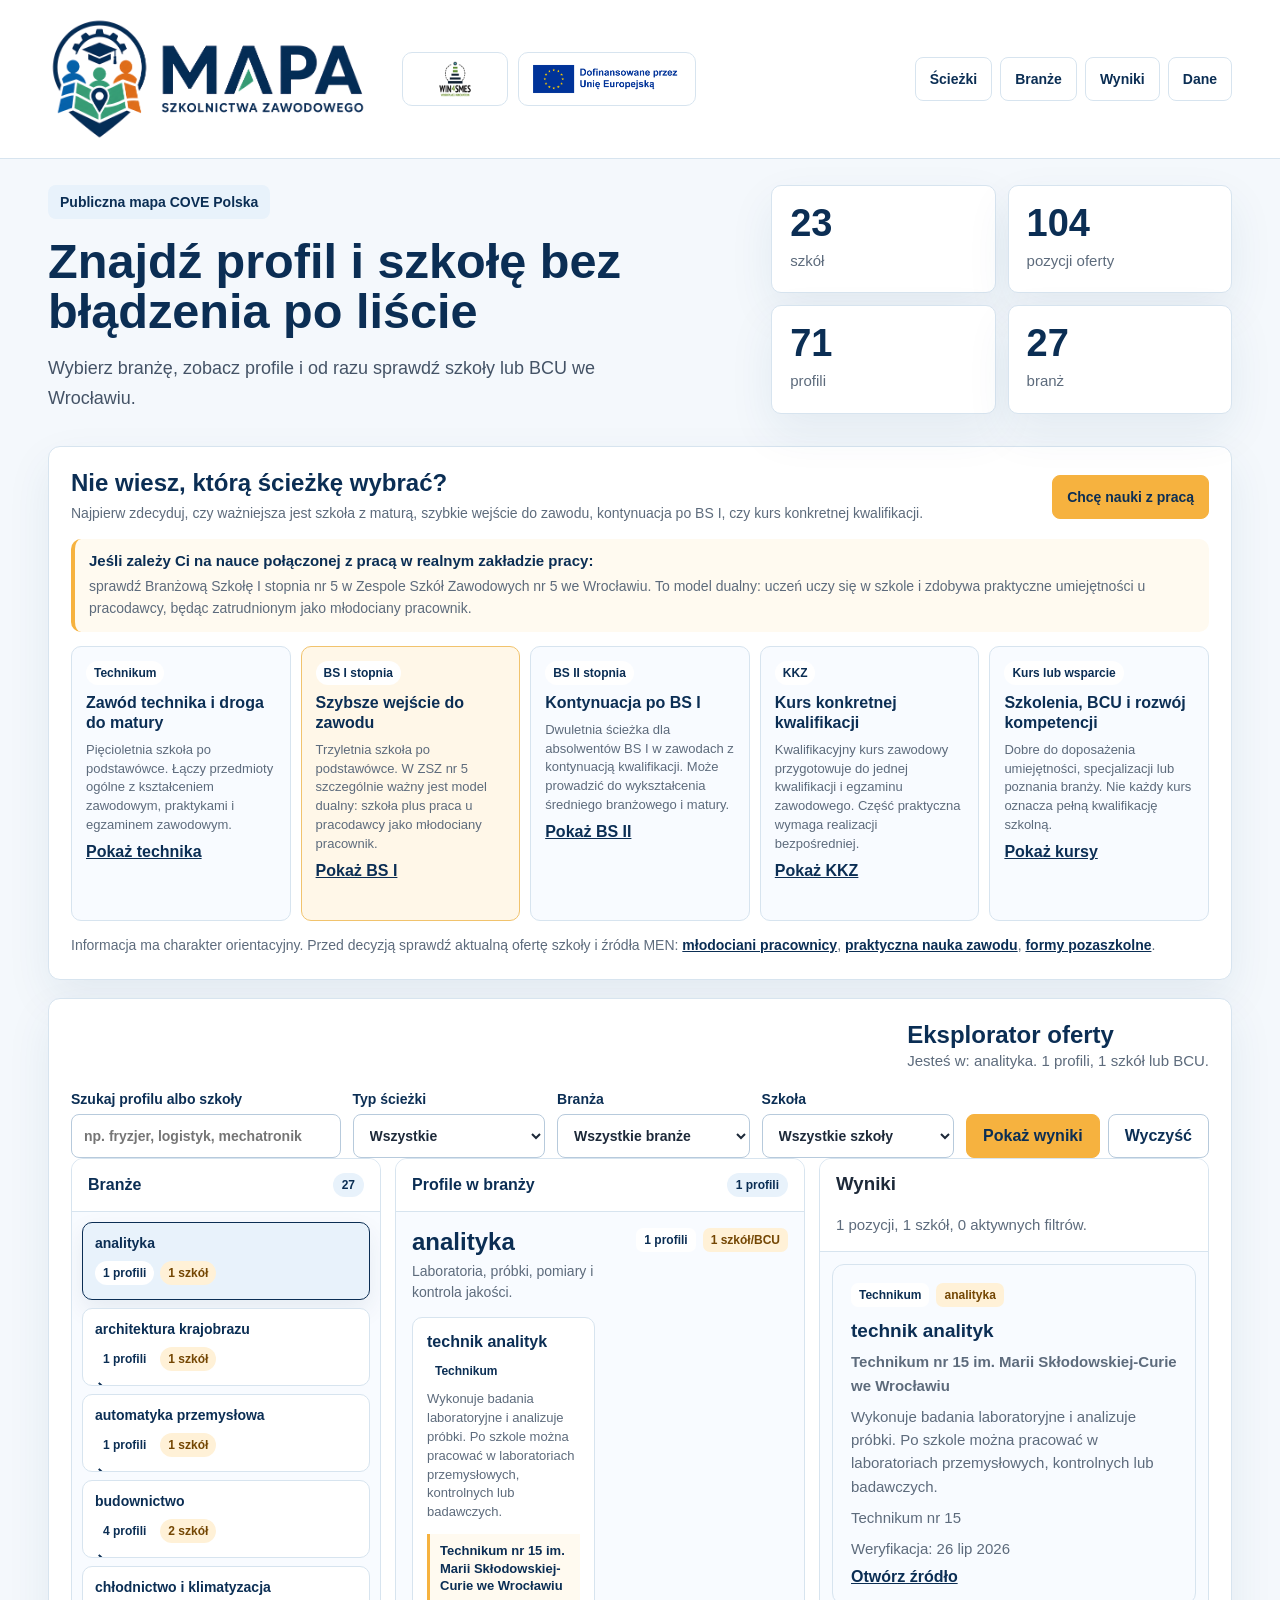
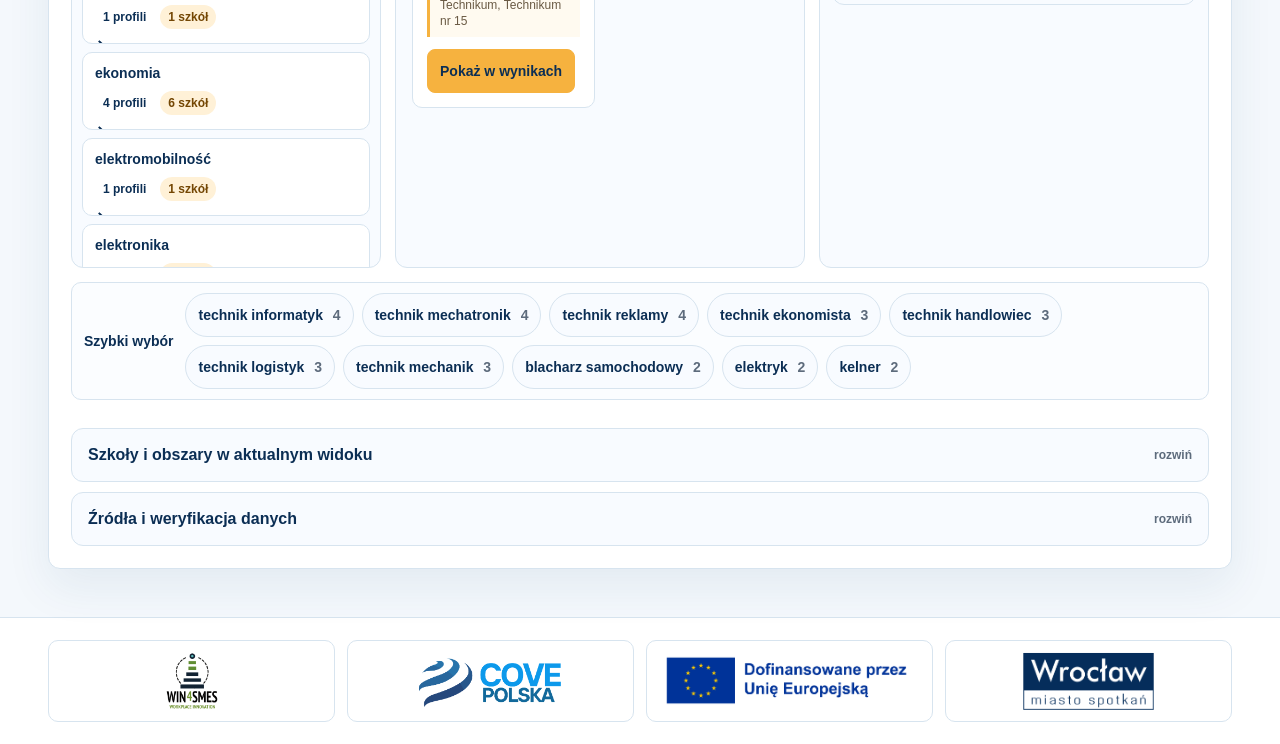
==== commit e38f9ed3: "Refine logo layout" ====
--- a/index.html
+++ b/index.html
@@ -10,9 +10,19 @@
   </head>
   <body>
     <header class="site-header">
-      <a class="brand" href="./" aria-label="Mapa szkolnictwa sektorowego we Wrocławiu">
-        <img src="assets/map-logo.png" alt="Mapa szkolnictwa zawodowego" class="brand-logo">
-      </a>
+      <div class="header-brand-row">
+        <a class="brand" href="./" aria-label="Mapa szkolnictwa sektorowego we Wrocławiu">
+          <img src="assets/map-logo.png" alt="Mapa szkolnictwa zawodowego" class="brand-logo">
+        </a>
+        <div class="header-logos" aria-label="Projekt i finansowanie">
+          <a class="logo-slot small" href="https://win4smes.eu/" target="_blank" rel="noopener" aria-label="WIN4SMEs">
+            <img src="assets/win4smes.png" alt="WIN4SMEs">
+          </a>
+          <a class="logo-slot wide" href="https://ec.europa.eu/regional_policy/information-sources/logo-download-center_en" target="_blank" rel="noopener" aria-label="Dofinansowane przez Unię Europejską">
+            <img src="assets/eu-cofunded-pl.png" alt="Dofinansowane przez Unię Europejską">
+          </a>
+        </div>
+      </div>
       <nav class="top-actions" aria-label="Główne linki">
         <a href="#sciezki">Ścieżki</a>
         <a href="#branze">Branże</a>
@@ -233,10 +243,18 @@
 
     <footer class="site-footer">
       <div class="footer-logos" aria-label="Logotypy partnerów i finansowania">
-        <img src="assets/win4smes.png" alt="WIN4SMEs">
-        <img src="assets/cove-polska.png" alt="COVE Polska">
-        <img src="assets/eu-cofunded-pl.png" alt="Dofinansowane przez Unię Europejską">
-        <img src="assets/wroclaw-miasto-spotkan.png" alt="Wrocław Miasto Spotkań">
+        <a class="logo-slot footer-logo" href="https://win4smes.eu/" target="_blank" rel="noopener" aria-label="WIN4SMEs">
+          <img src="assets/win4smes.png" alt="WIN4SMEs">
+        </a>
+        <a class="logo-slot footer-logo" href="https://covepolska.pl/" target="_blank" rel="noopener" aria-label="COVE Polska">
+          <img src="assets/cove-polska.png" alt="COVE Polska">
+        </a>
+        <a class="logo-slot footer-logo" href="https://ec.europa.eu/regional_policy/information-sources/logo-download-center_en" target="_blank" rel="noopener" aria-label="Dofinansowane przez Unię Europejską">
+          <img src="assets/eu-cofunded-pl.png" alt="Dofinansowane przez Unię Europejską">
+        </a>
+        <a class="logo-slot footer-logo" href="https://www.wroclaw.pl/" target="_blank" rel="noopener" aria-label="Wrocław Miasto Spotkań">
+          <img src="assets/wroclaw-miasto-spotkan.png" alt="Wrocław Miasto Spotkań">
+        </a>
       </div>
     </footer>
 
--- a/styles.css
+++ b/styles.css
@@ -64,15 +64,61 @@
   backdrop-filter: blur(12px);
 }
 
+.header-brand-row {
+  display: flex;
+  min-width: 0;
+  flex: 1;
+  align-items: center;
+  gap: clamp(16px, 3vw, 34px);
+}
+
 .brand {
   display: block;
-  max-width: min(320px, 56vw);
+  flex: 0 1 320px;
+  max-width: min(320px, 42vw);
 }
 
 .brand-logo {
   display: block;
   width: 100%;
   height: auto;
+}
+
+.header-logos {
+  display: flex;
+  align-items: center;
+  gap: 10px;
+}
+
+.logo-slot {
+  display: flex;
+  min-height: 54px;
+  align-items: center;
+  justify-content: center;
+  border: 1px solid var(--line);
+  border-radius: 10px;
+  background: var(--white);
+  padding: 8px 12px;
+  text-decoration: none;
+}
+
+.logo-slot:hover,
+.logo-slot:focus-visible {
+  background: var(--sky);
+}
+
+.logo-slot img {
+  width: 100%;
+  max-height: 36px;
+  object-fit: contain;
+}
+
+.logo-slot.small {
+  width: 106px;
+}
+
+.logo-slot.wide {
+  width: 178px;
 }
 
 .top-actions {
@@ -938,17 +984,33 @@
   margin: 0 auto;
 }
 
+.footer-logos .footer-logo {
+  height: 82px;
+  padding: 12px 16px;
+}
+
 .footer-logos img {
   width: 100%;
-  height: 72px;
-  border: 1px solid var(--line);
-  border-radius: 10px;
-  background: var(--white);
+  max-height: 58px;
   object-fit: contain;
-  padding: 12px;
 }
 
 @media (max-width: 1100px) {
+  .site-header {
+    align-items: flex-start;
+    flex-direction: column;
+    gap: 12px;
+  }
+
+  .header-brand-row,
+  .top-actions {
+    width: 100%;
+  }
+
+  .header-logos {
+    margin-left: auto;
+  }
+
   .hero,
   .compact-hero,
   .explorer-grid,
@@ -998,12 +1060,40 @@
 
 @media (max-width: 720px) {
   .site-header {
-    align-items: flex-start;
-    flex-direction: column;
+    padding: 10px 12px;
+  }
+
+  .header-brand-row {
+    flex-wrap: wrap;
+    gap: 8px 10px;
   }
 
   .brand {
-    max-width: min(100%, 320px);
+    flex-basis: auto;
+    max-width: min(100%, 220px);
+  }
+
+  .header-logos {
+    width: 100%;
+    margin-left: 0;
+    gap: 8px;
+  }
+
+  .logo-slot {
+    min-height: 46px;
+    padding: 6px 8px;
+  }
+
+  .logo-slot img {
+    max-height: 30px;
+  }
+
+  .logo-slot.small {
+    width: min(118px, 33vw);
+  }
+
+  .logo-slot.wide {
+    width: min(174px, 52vw);
   }
 
   .top-actions {
@@ -1036,9 +1126,13 @@
   .cards,
   .profile-list,
   .school-grid,
-  .source-grid,
+  .source-grid {
+    grid-template-columns: 1fr;
+  }
+
   .footer-logos {
-    grid-template-columns: 1fr;
+    grid-template-columns: repeat(2, minmax(0, 1fr));
+    gap: 10px;
   }
 
   .hero-panel {
@@ -1156,8 +1250,13 @@
     padding: 10px;
   }
 
+  .footer-logos .footer-logo {
+    height: 76px;
+    padding: 10px;
+  }
+
   .footer-logos img {
-    height: 64px;
+    max-height: 50px;
   }
 }
 
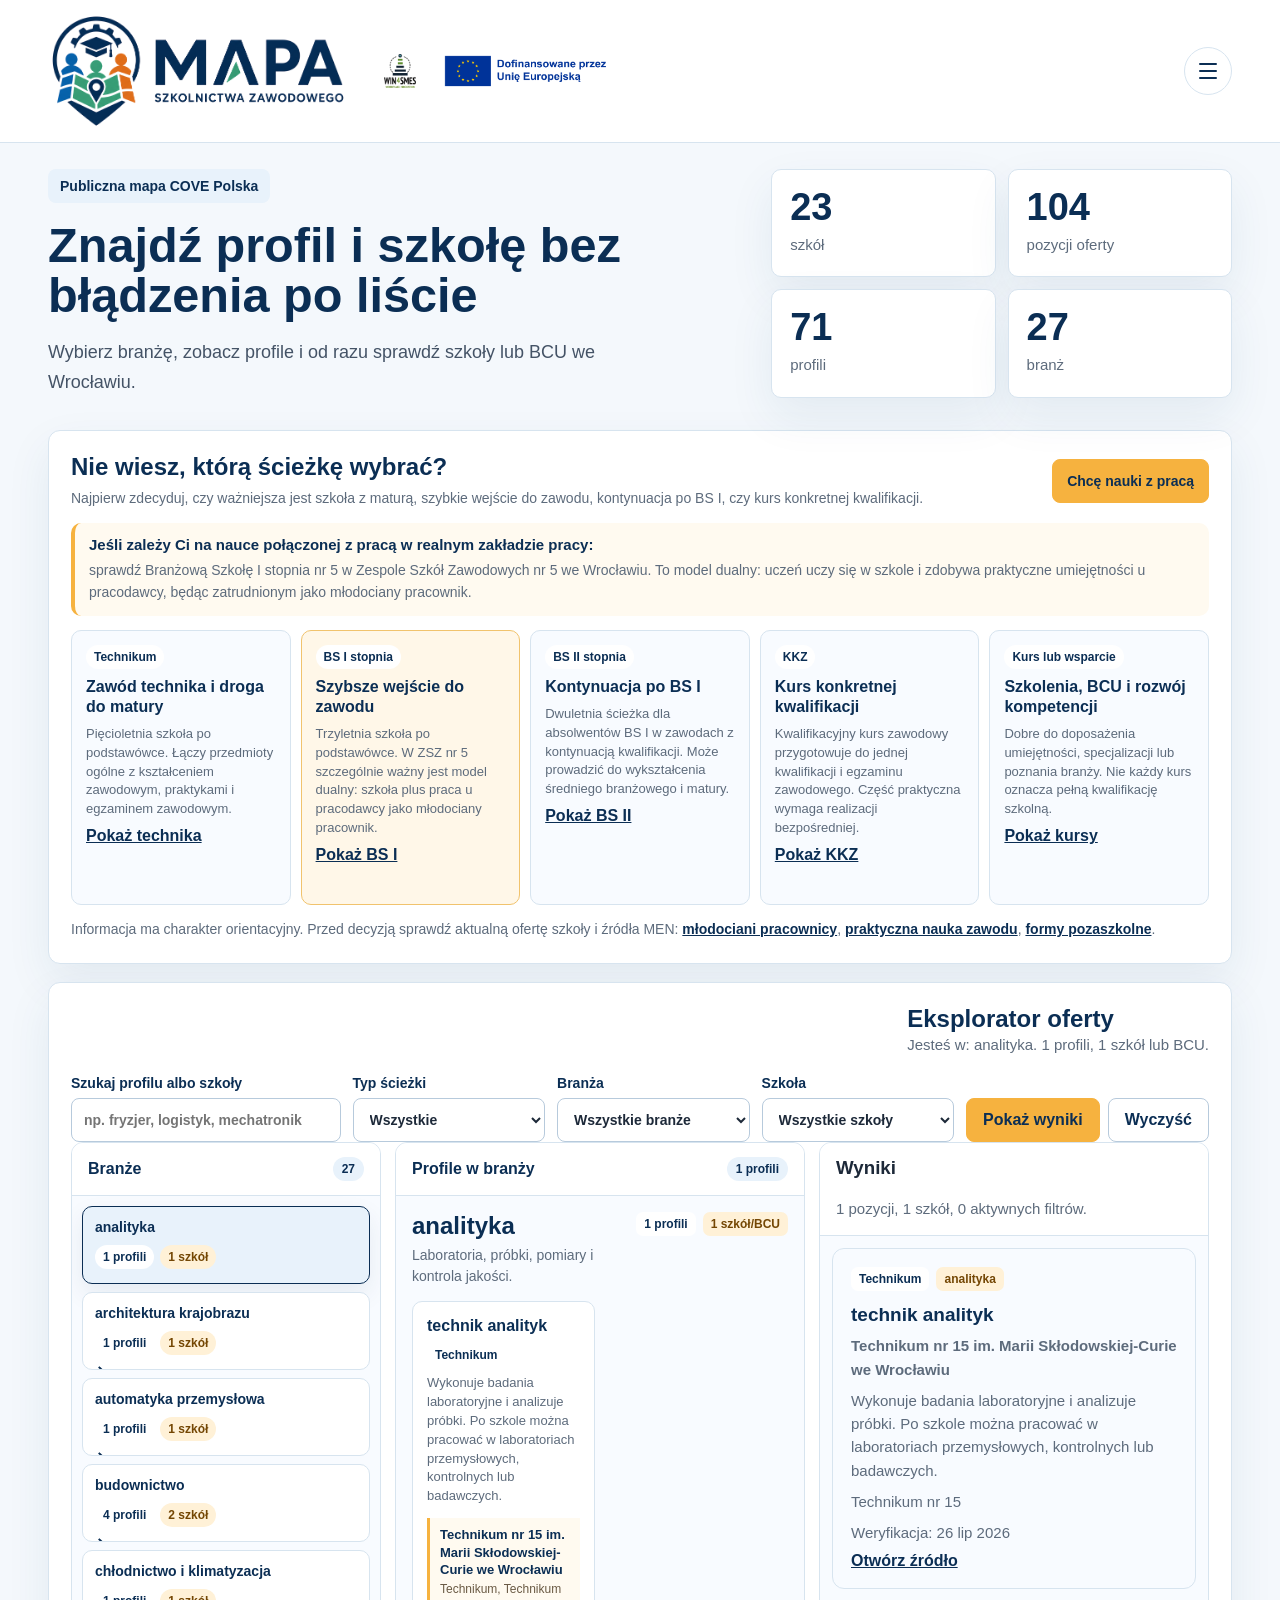
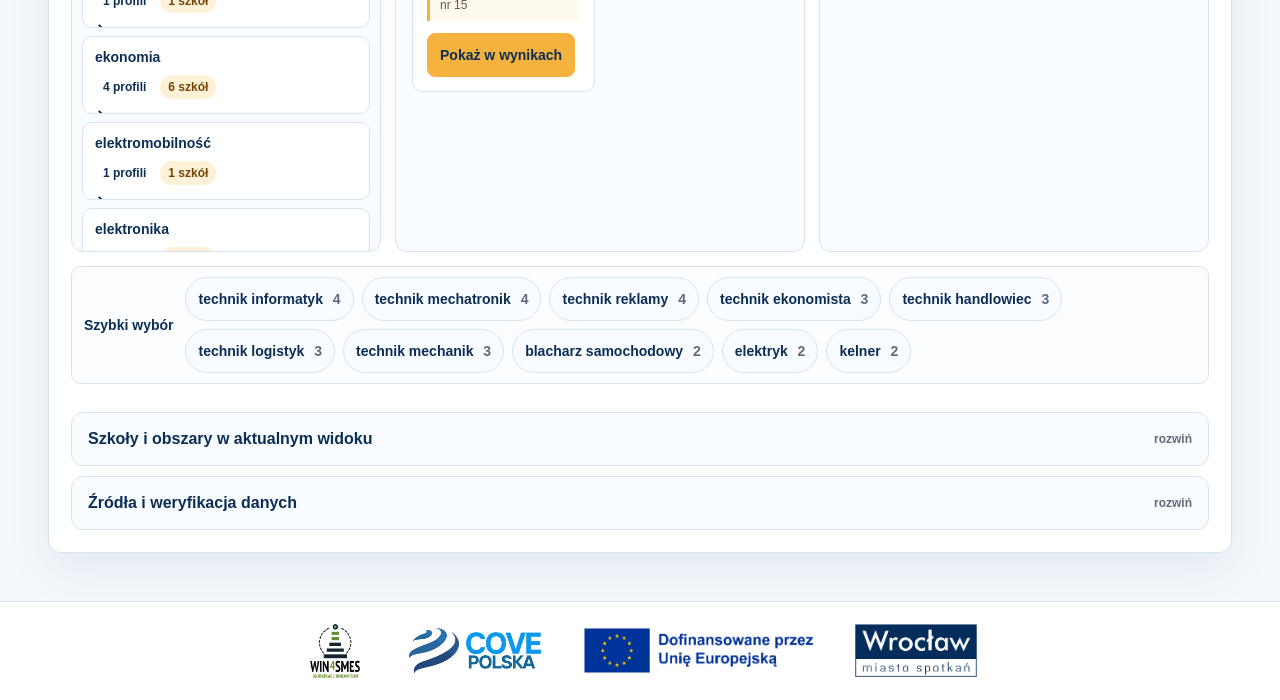
==== commit c791b73b: "Flatten logos and add burger menu" ====
--- a/index.html
+++ b/index.html
@@ -16,19 +16,26 @@
         </a>
         <div class="header-logos" aria-label="Projekt i finansowanie">
           <a class="logo-slot small" href="https://win4smes.eu/" target="_blank" rel="noopener" aria-label="WIN4SMEs">
-            <img src="assets/win4smes.png" alt="WIN4SMEs">
+            <img src="assets/win4smes-tight.png" alt="WIN4SMEs">
           </a>
           <a class="logo-slot wide" href="https://ec.europa.eu/regional_policy/information-sources/logo-download-center_en" target="_blank" rel="noopener" aria-label="Dofinansowane przez Unię Europejską">
-            <img src="assets/eu-cofunded-pl.png" alt="Dofinansowane przez Unię Europejską">
+            <img src="assets/eu-cofunded-pl-tight.png" alt="Dofinansowane przez Unię Europejską">
           </a>
         </div>
       </div>
-      <nav class="top-actions" aria-label="Główne linki">
-        <a href="#sciezki">Ścieżki</a>
-        <a href="#branze">Branże</a>
-        <a href="#wyniki">Wyniki</a>
-        <a href="#szkoly">Dane</a>
-      </nav>
+      <details class="menu-dropdown">
+        <summary aria-label="Otwórz menu">
+          <span></span>
+          <span></span>
+          <span></span>
+        </summary>
+        <nav class="top-actions" aria-label="Główne linki">
+          <a href="#sciezki">Ścieżki</a>
+          <a href="#branze">Branże</a>
+          <a href="#wyniki">Wyniki</a>
+          <a href="#szkoly">Dane</a>
+        </nav>
+      </details>
     </header>
 
     <main>
@@ -244,16 +251,16 @@
     <footer class="site-footer">
       <div class="footer-logos" aria-label="Logotypy partnerów i finansowania">
         <a class="logo-slot footer-logo" href="https://win4smes.eu/" target="_blank" rel="noopener" aria-label="WIN4SMEs">
-          <img src="assets/win4smes.png" alt="WIN4SMEs">
+          <img src="assets/win4smes-tight.png" alt="WIN4SMEs">
         </a>
         <a class="logo-slot footer-logo" href="https://covepolska.pl/" target="_blank" rel="noopener" aria-label="COVE Polska">
-          <img src="assets/cove-polska.png" alt="COVE Polska">
+          <img src="assets/cove-polska-tight.png" alt="COVE Polska">
         </a>
         <a class="logo-slot footer-logo" href="https://ec.europa.eu/regional_policy/information-sources/logo-download-center_en" target="_blank" rel="noopener" aria-label="Dofinansowane przez Unię Europejską">
-          <img src="assets/eu-cofunded-pl.png" alt="Dofinansowane przez Unię Europejską">
+          <img src="assets/eu-cofunded-pl-tight.png" alt="Dofinansowane przez Unię Europejską">
         </a>
         <a class="logo-slot footer-logo" href="https://www.wroclaw.pl/" target="_blank" rel="noopener" aria-label="Wrocław Miasto Spotkań">
-          <img src="assets/wroclaw-miasto-spotkan.png" alt="Wrocław Miasto Spotkań">
+          <img src="assets/wroclaw-miasto-spotkan-tight.png" alt="Wrocław Miasto Spotkań">
         </a>
       </div>
     </footer>
--- a/styles.css
+++ b/styles.css
@@ -57,8 +57,8 @@
   display: flex;
   align-items: center;
   justify-content: space-between;
-  gap: 24px;
-  padding: 16px clamp(16px, 5vw, 48px);
+  gap: 18px;
+  padding: 12px clamp(16px, 5vw, 48px);
   border-bottom: 1px solid var(--line);
   background: rgba(255, 255, 255, 0.96);
   backdrop-filter: blur(12px);
@@ -69,13 +69,13 @@
   min-width: 0;
   flex: 1;
   align-items: center;
-  gap: clamp(16px, 3vw, 34px);
+  gap: clamp(16px, 3vw, 30px);
 }
 
 .brand {
   display: block;
-  flex: 0 1 320px;
-  max-width: min(320px, 42vw);
+  flex: 0 1 300px;
+  max-width: min(300px, 40vw);
 }
 
 .brand-logo {
@@ -86,59 +86,109 @@
 
 .header-logos {
   display: flex;
-  align-items: center;
-  gap: 10px;
+  min-width: 0;
+  align-items: center;
+  gap: clamp(10px, 1.8vw, 22px);
+  white-space: nowrap;
 }
 
 .logo-slot {
   display: flex;
-  min-height: 54px;
+  min-height: 0;
   align-items: center;
   justify-content: center;
-  border: 1px solid var(--line);
-  border-radius: 10px;
-  background: var(--white);
-  padding: 8px 12px;
+  border: 0;
+  border-radius: 0;
+  background: transparent;
+  padding: 0;
   text-decoration: none;
 }
 
 .logo-slot:hover,
 .logo-slot:focus-visible {
-  background: var(--sky);
+  outline: 3px solid rgba(246, 178, 63, 0.58);
+  outline-offset: 5px;
 }
 
 .logo-slot img {
   width: 100%;
-  max-height: 36px;
+  height: auto;
+  max-height: 34px;
   object-fit: contain;
 }
 
 .logo-slot.small {
-  width: 106px;
+  width: 44px;
 }
 
 .logo-slot.wide {
-  width: 178px;
+  width: 162px;
+}
+
+.menu-dropdown {
+  position: relative;
+  flex: 0 0 auto;
+}
+
+.menu-dropdown summary {
+  display: flex;
+  width: 48px;
+  height: 48px;
+  cursor: pointer;
+  list-style: none;
+  align-items: center;
+  justify-content: center;
+  flex-direction: column;
+  gap: 5px;
+  border: 1px solid var(--line);
+  border-radius: 999px;
+  background: var(--white);
+}
+
+.menu-dropdown summary::-webkit-details-marker {
+  display: none;
+}
+
+.menu-dropdown summary span {
+  display: block;
+  width: 18px;
+  height: 2px;
+  border-radius: 999px;
+  background: var(--navy);
 }
 
 .top-actions {
-  display: flex;
-  flex-wrap: wrap;
-  gap: 8px;
+  position: absolute;
+  top: calc(100% + 10px);
+  right: 0;
+  display: grid;
+  min-width: 190px;
+  gap: 4px;
+  border: 1px solid var(--line);
+  border-radius: 12px;
+  background: var(--white);
+  padding: 8px;
+  box-shadow: var(--shadow);
 }
 
 .top-actions a {
-  display: inline-flex;
-  align-items: center;
-  justify-content: center;
-  border: 1px solid var(--line);
+  display: flex;
+  align-items: center;
+  justify-content: flex-start;
+  border: 0;
   border-radius: 8px;
-  padding: 8px 14px;
-  background: var(--white);
+  padding: 9px 12px;
+  background: transparent;
   color: var(--navy);
   font-size: 14px;
   font-weight: 700;
   text-decoration: none;
+}
+
+.top-actions a:hover,
+.top-actions a:focus-visible {
+  background: var(--sky);
+  outline: none;
 }
 
 main {
@@ -973,42 +1023,59 @@
 .site-footer {
   border-top: 1px solid var(--line);
   background: var(--white);
-  padding: 22px clamp(16px, 5vw, 48px);
+  padding: 22px clamp(10px, 4vw, 48px);
 }
 
 .footer-logos {
-  display: grid;
-  grid-template-columns: repeat(4, minmax(0, 1fr));
-  gap: 12px;
+  display: flex;
+  flex-wrap: nowrap;
+  justify-content: center;
+  align-items: center;
+  gap: clamp(14px, 4vw, 42px);
   width: min(100%, 1440px);
   margin: 0 auto;
 }
 
 .footer-logos .footer-logo {
-  height: 82px;
-  padding: 12px 16px;
+  flex: 0 1 auto;
 }
 
 .footer-logos img {
   width: 100%;
-  max-height: 58px;
+  height: auto;
+  max-height: 54px;
   object-fit: contain;
+}
+
+.footer-logos .footer-logo:nth-child(1) {
+  width: 64px;
+}
+
+.footer-logos .footer-logo:nth-child(2) {
+  width: 132px;
+}
+
+.footer-logos .footer-logo:nth-child(3) {
+  width: 230px;
+}
+
+.footer-logos .footer-logo:nth-child(4) {
+  width: 122px;
 }
 
 @media (max-width: 1100px) {
   .site-header {
-    align-items: flex-start;
-    flex-direction: column;
+    align-items: center;
+    flex-direction: row;
     gap: 12px;
   }
 
-  .header-brand-row,
-  .top-actions {
-    width: 100%;
+  .header-brand-row {
+    width: auto;
   }
 
   .header-logos {
-    margin-left: auto;
+    margin-left: 0;
   }
 
   .hero,
@@ -1060,48 +1127,49 @@
 
 @media (max-width: 720px) {
   .site-header {
-    padding: 10px 12px;
+    min-height: 62px;
+    padding: 8px 10px;
+    gap: 8px;
   }
 
   .header-brand-row {
-    flex-wrap: wrap;
-    gap: 8px 10px;
+    flex-wrap: nowrap;
+    gap: 10px;
   }
 
   .brand {
+    flex: 0 1 auto;
     flex-basis: auto;
-    max-width: min(100%, 220px);
+    max-width: clamp(116px, 35vw, 162px);
   }
 
   .header-logos {
-    width: 100%;
+    flex: 1 1 auto;
+    width: auto;
     margin-left: 0;
-    gap: 8px;
-  }
-
-  .logo-slot {
-    min-height: 46px;
-    padding: 6px 8px;
+    gap: clamp(7px, 2vw, 10px);
   }
 
   .logo-slot img {
-    max-height: 30px;
+    max-height: 25px;
   }
 
   .logo-slot.small {
-    width: min(118px, 33vw);
+    width: clamp(30px, 8vw, 42px);
   }
 
   .logo-slot.wide {
-    width: min(174px, 52vw);
+    width: clamp(92px, 27vw, 132px);
+  }
+
+  .menu-dropdown summary {
+    width: 44px;
+    height: 44px;
   }
 
   .top-actions {
-    width: 100%;
-  }
-
-  .top-actions a {
-    flex: 1 1 auto;
+    right: -2px;
+    width: auto;
   }
 
   main {
@@ -1131,8 +1199,7 @@
   }
 
   .footer-logos {
-    grid-template-columns: repeat(2, minmax(0, 1fr));
-    gap: 10px;
+    gap: clamp(8px, 2.6vw, 14px);
   }
 
   .hero-panel {
@@ -1250,13 +1317,24 @@
     padding: 10px;
   }
 
-  .footer-logos .footer-logo {
-    height: 76px;
-    padding: 10px;
-  }
-
   .footer-logos img {
-    max-height: 50px;
+    max-height: 34px;
+  }
+
+  .footer-logos .footer-logo:nth-child(1) {
+    width: clamp(34px, 11vw, 48px);
+  }
+
+  .footer-logos .footer-logo:nth-child(2) {
+    width: clamp(62px, 18vw, 86px);
+  }
+
+  .footer-logos .footer-logo:nth-child(3) {
+    width: clamp(118px, 34vw, 154px);
+  }
+
+  .footer-logos .footer-logo:nth-child(4) {
+    width: clamp(62px, 18vw, 84px);
   }
 }
 
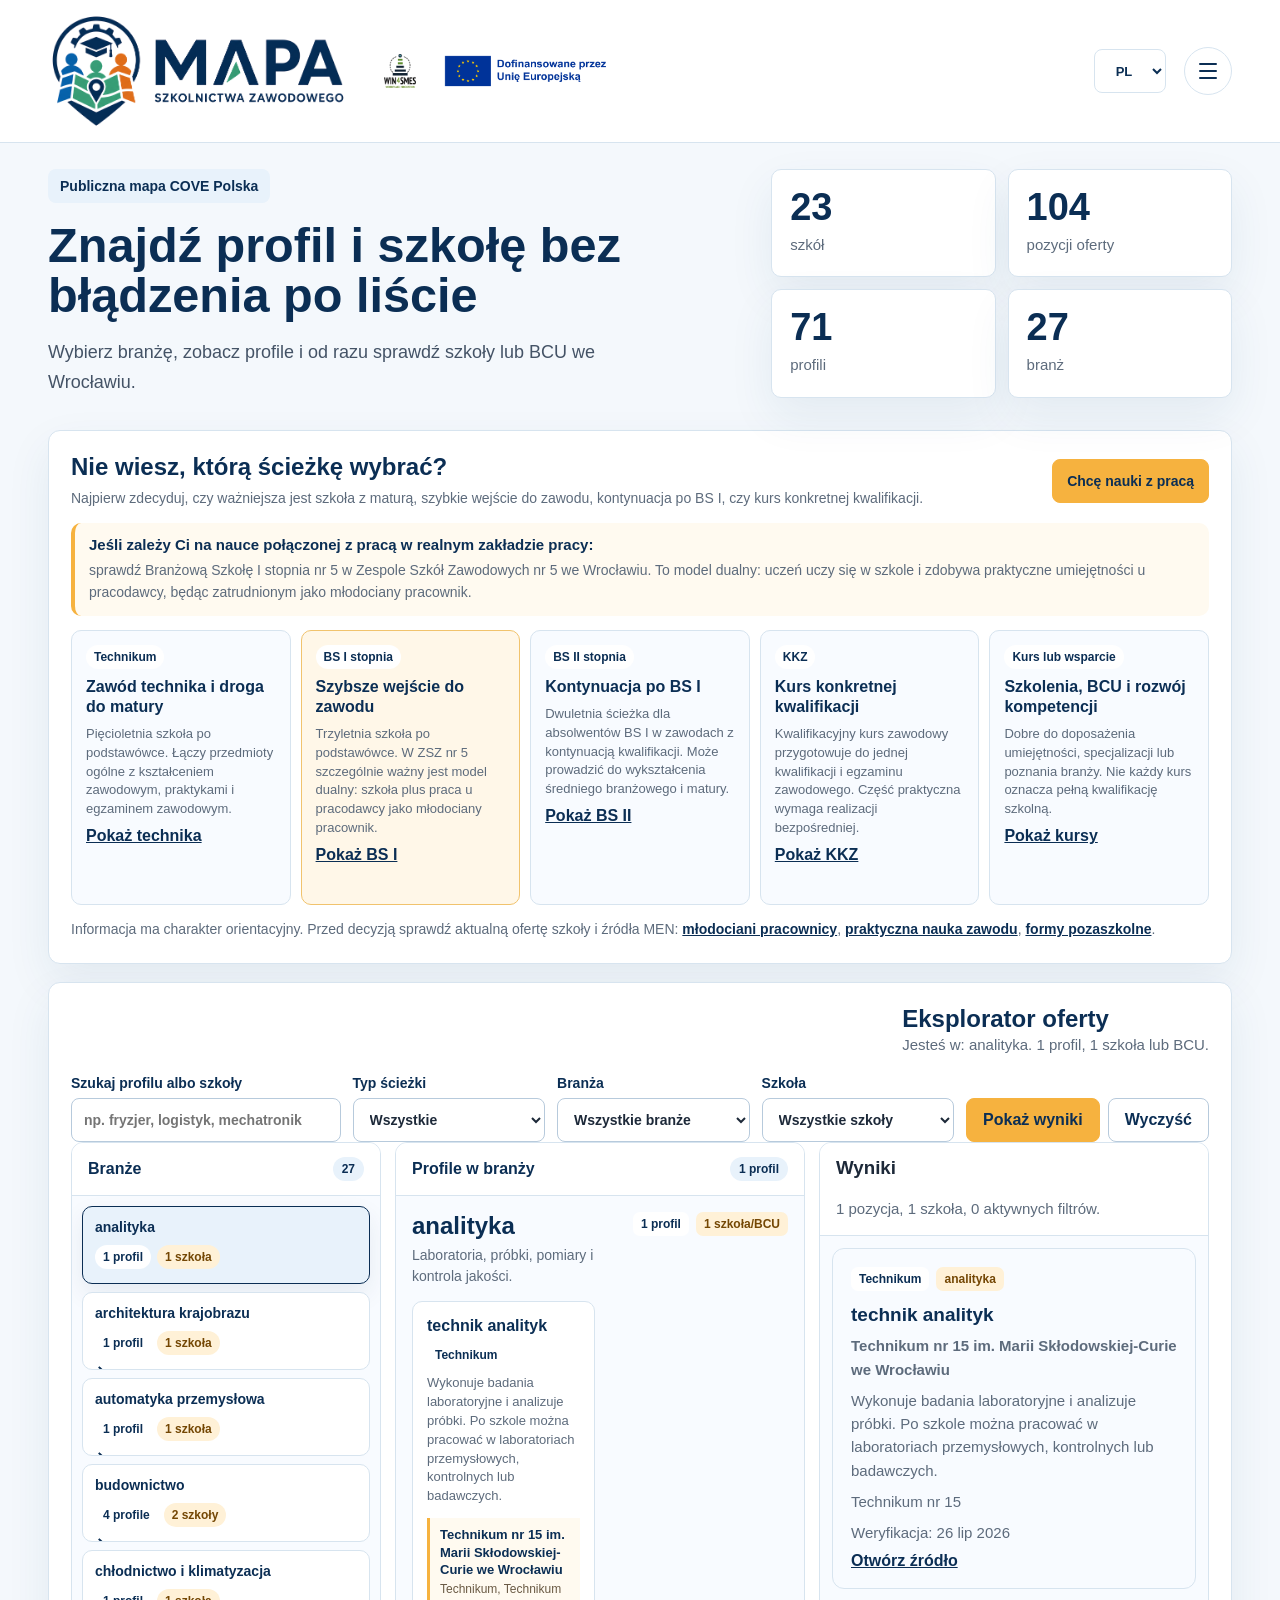
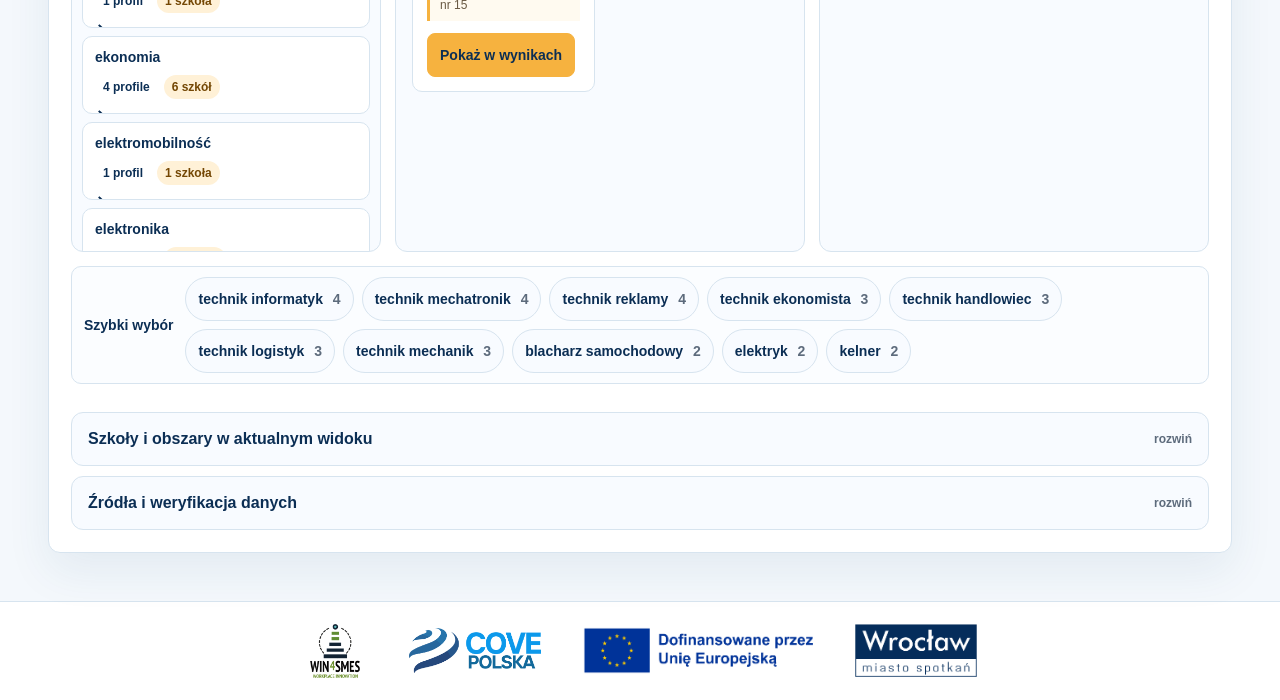
==== commit 89c2eaf4: "Add multilingual sector map" ====
--- a/index.html
+++ b/index.html
@@ -23,6 +23,16 @@
           </a>
         </div>
       </div>
+      <label class="language-label">
+        <span>Język strony</span>
+        <select id="languageSelect" name="lang" autocomplete="off" aria-label="Język strony">
+          <option value="pl">PL</option>
+          <option value="en">EN</option>
+          <option value="uk">UA</option>
+          <option value="ru">RU</option>
+          <option value="be">BE</option>
+        </select>
+      </label>
       <details class="menu-dropdown">
         <summary aria-label="Otwórz menu">
           <span></span>
--- a/styles.css
+++ b/styles.css
@@ -92,6 +92,37 @@
   white-space: nowrap;
 }
 
+.language-label {
+  display: flex;
+  flex: 0 0 auto;
+  align-items: center;
+  color: var(--navy);
+}
+
+.language-label span {
+  position: absolute;
+  width: 1px;
+  height: 1px;
+  overflow: hidden;
+  clip: rect(0 0 0 0);
+  white-space: nowrap;
+}
+
+.language-label select {
+  width: 72px;
+  height: 44px;
+  border: 1px solid var(--line);
+  border-radius: 8px;
+  background: var(--white);
+  padding: 0 8px;
+  color: var(--navy);
+  font-size: 13px;
+  font-weight: 800;
+  cursor: pointer;
+  text-align: center;
+  text-align-last: center;
+}
+
 .logo-slot {
   display: flex;
   min-height: 0;
@@ -1162,6 +1193,12 @@
     width: clamp(92px, 27vw, 132px);
   }
 
+  .language-label select {
+    width: 58px;
+    padding: 0 4px;
+    font-size: 12px;
+  }
+
   .menu-dropdown summary {
     width: 44px;
     height: 44px;
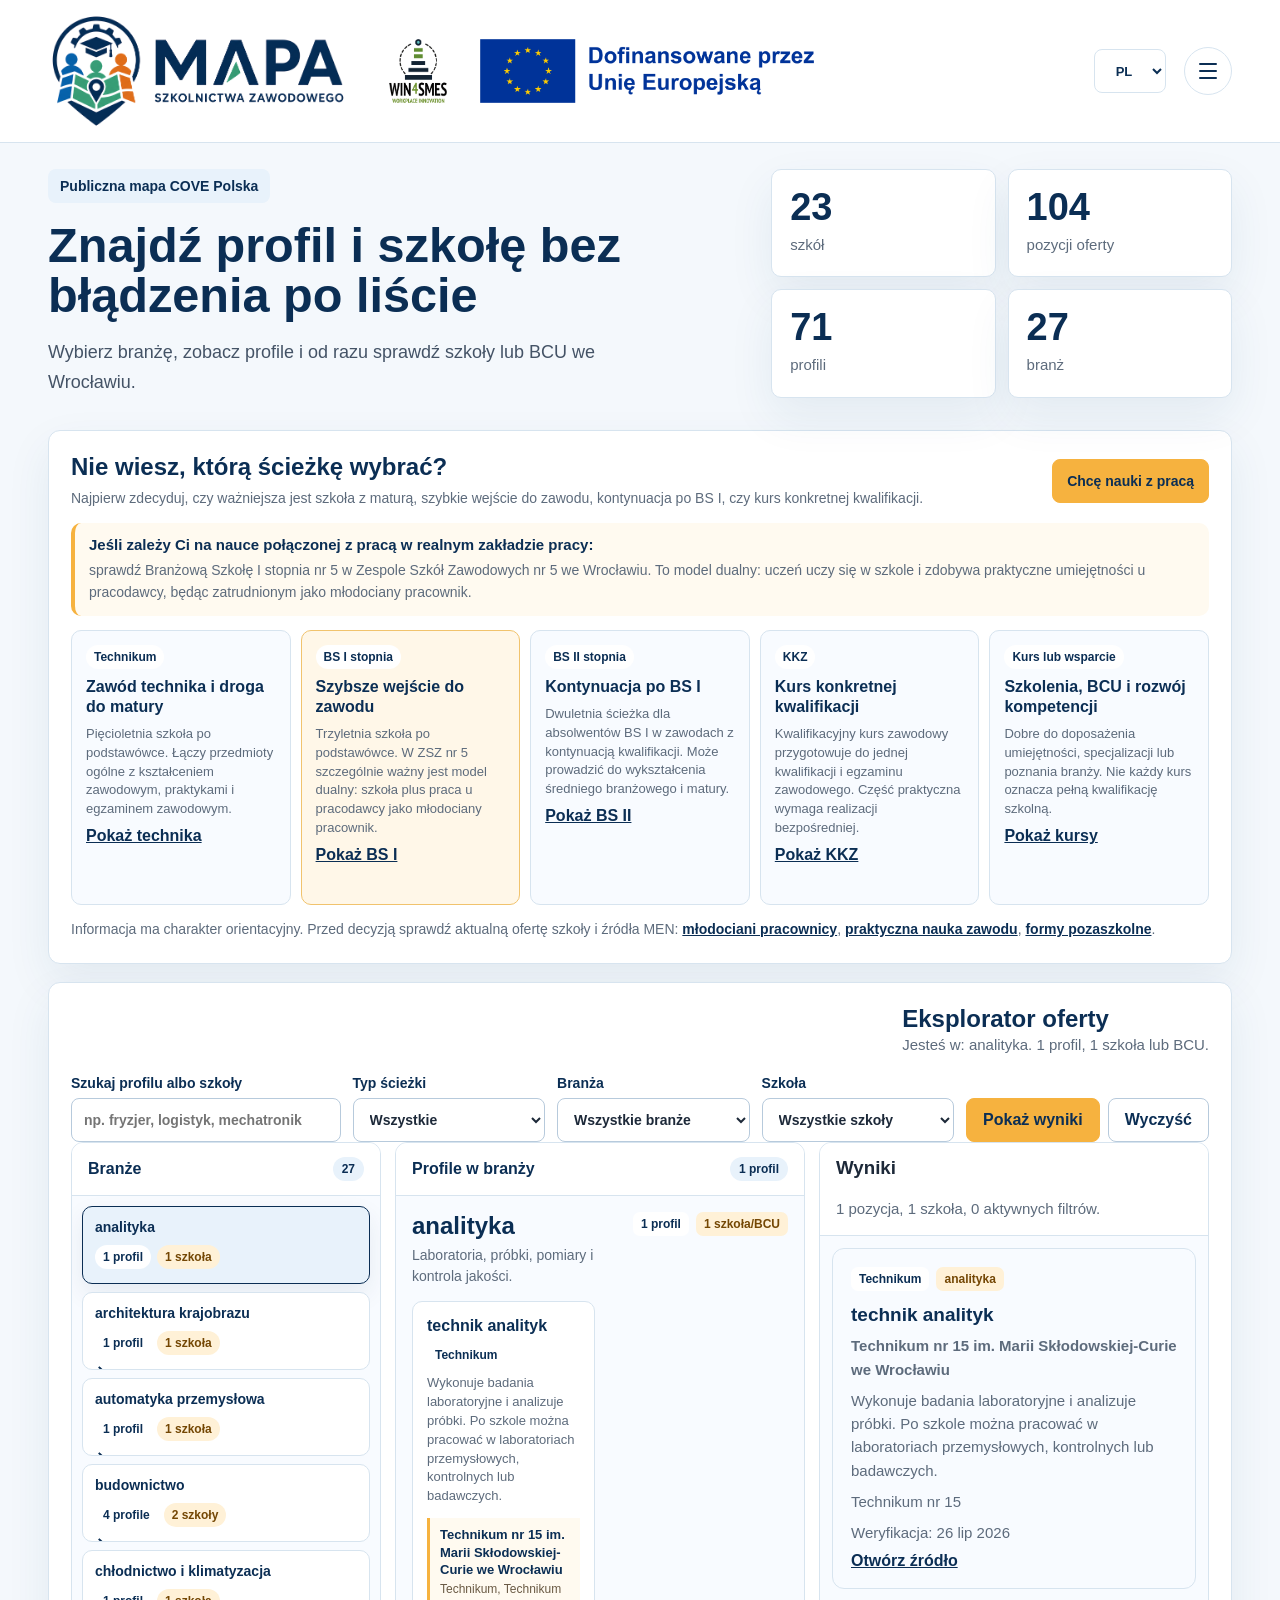
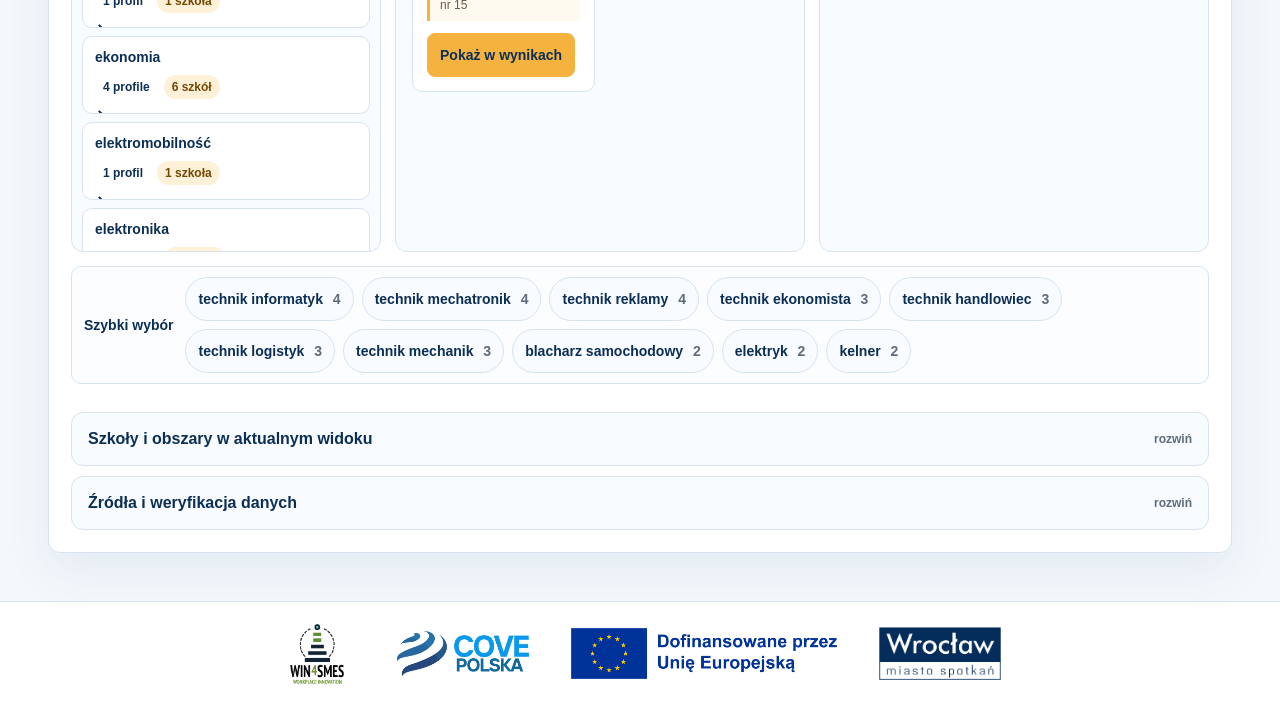
==== commit ff321215: "Update EU logo funding link" ====
--- a/index.html
+++ b/index.html
@@ -18,7 +18,7 @@
           <a class="logo-slot small" href="https://win4smes.eu/" target="_blank" rel="noopener" aria-label="WIN4SMEs">
             <img src="assets/win4smes-tight.png" alt="WIN4SMEs">
           </a>
-          <a class="logo-slot wide" href="https://ec.europa.eu/regional_policy/information-sources/logo-download-center_en" target="_blank" rel="noopener" aria-label="Dofinansowane przez Unię Europejską">
+          <a class="logo-slot wide" href="https://ec.europa.eu/info/funding-tenders/opportunities/portal/screen/home" target="_blank" rel="noopener" aria-label="Dofinansowane przez Unię Europejską">
             <img src="assets/eu-cofunded-pl-tight.png" alt="Dofinansowane przez Unię Europejską">
           </a>
         </div>
@@ -266,7 +266,7 @@
         <a class="logo-slot footer-logo" href="https://covepolska.pl/" target="_blank" rel="noopener" aria-label="COVE Polska">
           <img src="assets/cove-polska-tight.png" alt="COVE Polska">
         </a>
-        <a class="logo-slot footer-logo" href="https://ec.europa.eu/regional_policy/information-sources/logo-download-center_en" target="_blank" rel="noopener" aria-label="Dofinansowane przez Unię Europejską">
+        <a class="logo-slot footer-logo" href="https://ec.europa.eu/info/funding-tenders/opportunities/portal/screen/home" target="_blank" rel="noopener" aria-label="Dofinansowane przez Unię Europejską">
           <img src="assets/eu-cofunded-pl-tight.png" alt="Dofinansowane przez Unię Europejską">
         </a>
         <a class="logo-slot footer-logo" href="https://www.wroclaw.pl/" target="_blank" rel="noopener" aria-label="Wrocław Miasto Spotkań">
--- a/styles.css
+++ b/styles.css
@@ -144,16 +144,16 @@
 .logo-slot img {
   width: 100%;
   height: auto;
-  max-height: 34px;
+  max-height: 52px;
   object-fit: contain;
 }
 
 .logo-slot.small {
-  width: 44px;
+  width: 64px;
 }
 
 .logo-slot.wide {
-  width: 162px;
+  width: 260px;
 }
 
 .menu-dropdown {
@@ -220,6 +220,20 @@
 .top-actions a:focus-visible {
   background: var(--sky);
   outline: none;
+}
+
+@media (min-width: 1200px) {
+  .site-header .logo-slot img {
+    max-height: 64px;
+  }
+
+  .site-header .logo-slot.small {
+    width: 80px;
+  }
+
+  .site-header .logo-slot.wide {
+    width: 334px;
+  }
 }
 
 main {
@@ -1074,12 +1088,12 @@
 .footer-logos img {
   width: 100%;
   height: auto;
-  max-height: 54px;
+  max-height: 60px;
   object-fit: contain;
 }
 
 .footer-logos .footer-logo:nth-child(1) {
-  width: 64px;
+  width: 76px;
 }
 
 .footer-logos .footer-logo:nth-child(2) {
@@ -1087,7 +1101,7 @@
 }
 
 .footer-logos .footer-logo:nth-child(3) {
-  width: 230px;
+  width: 266px;
 }
 
 .footer-logos .footer-logo:nth-child(4) {
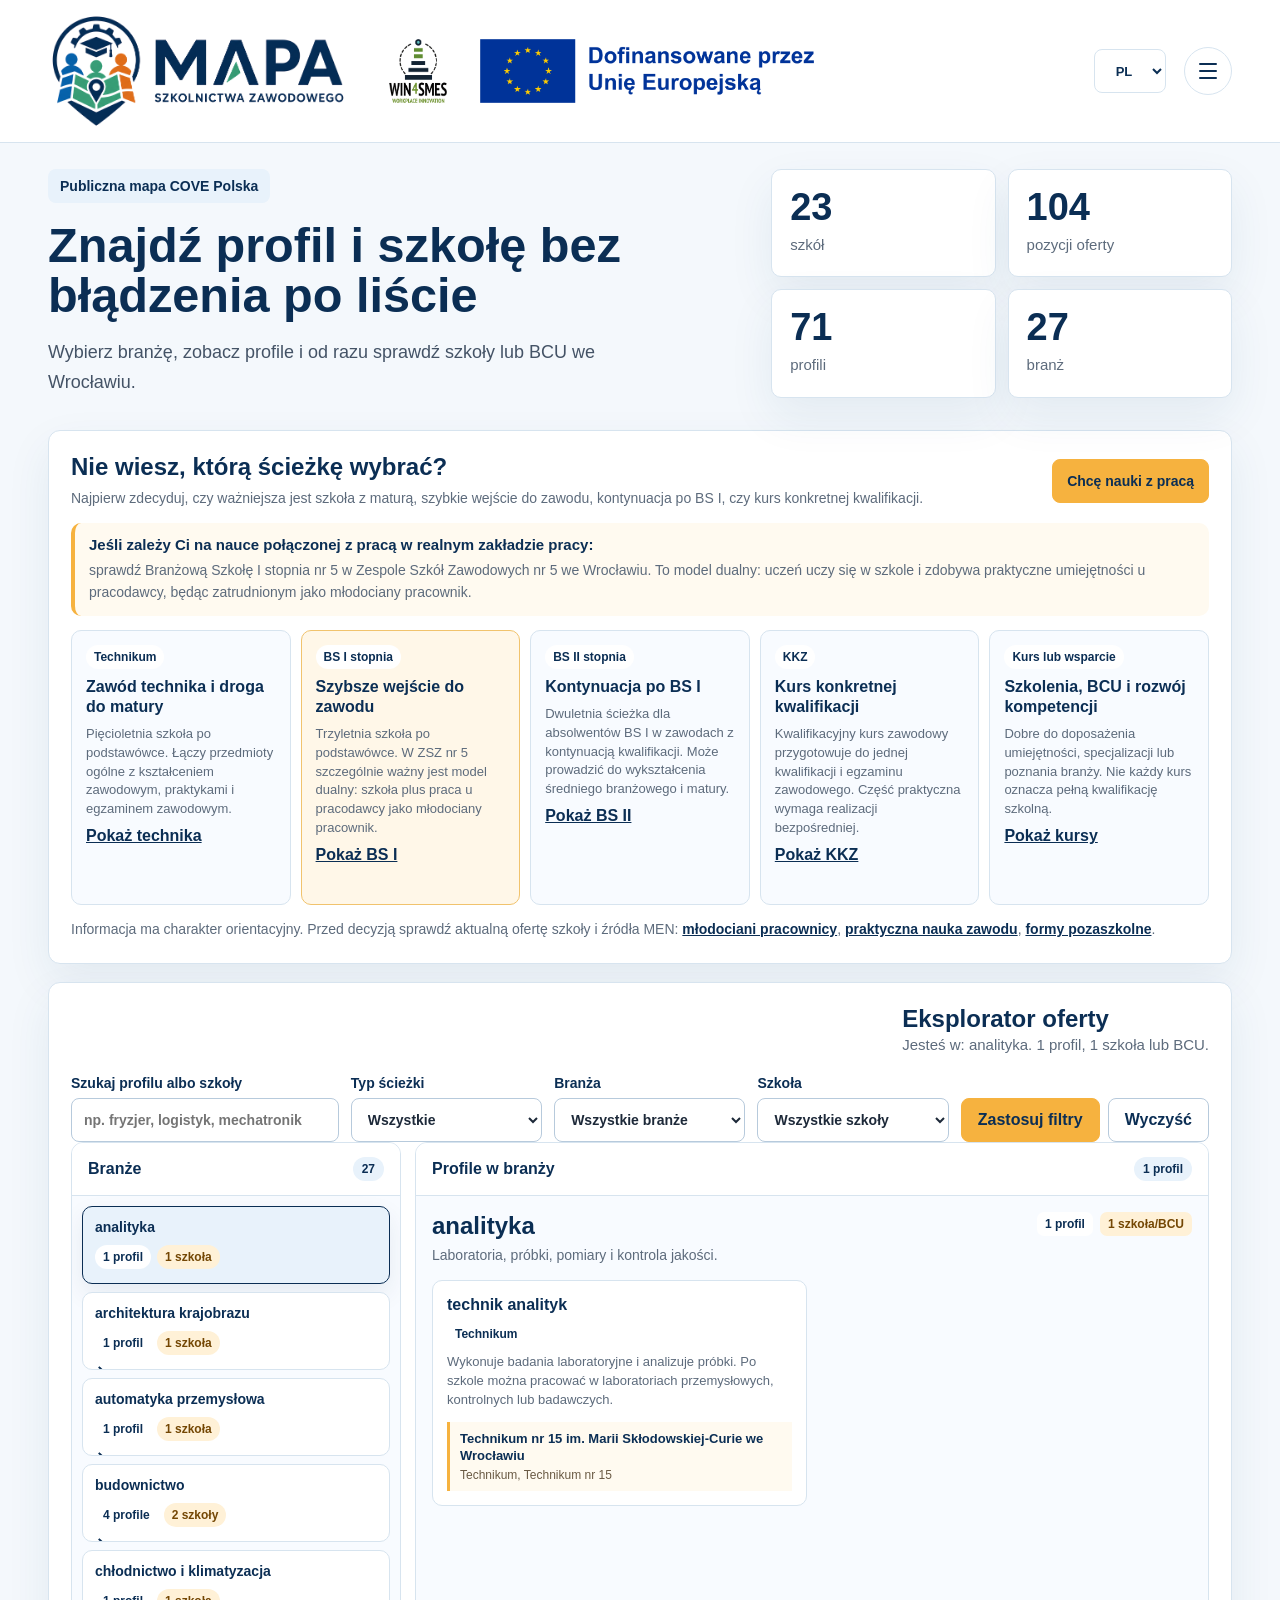
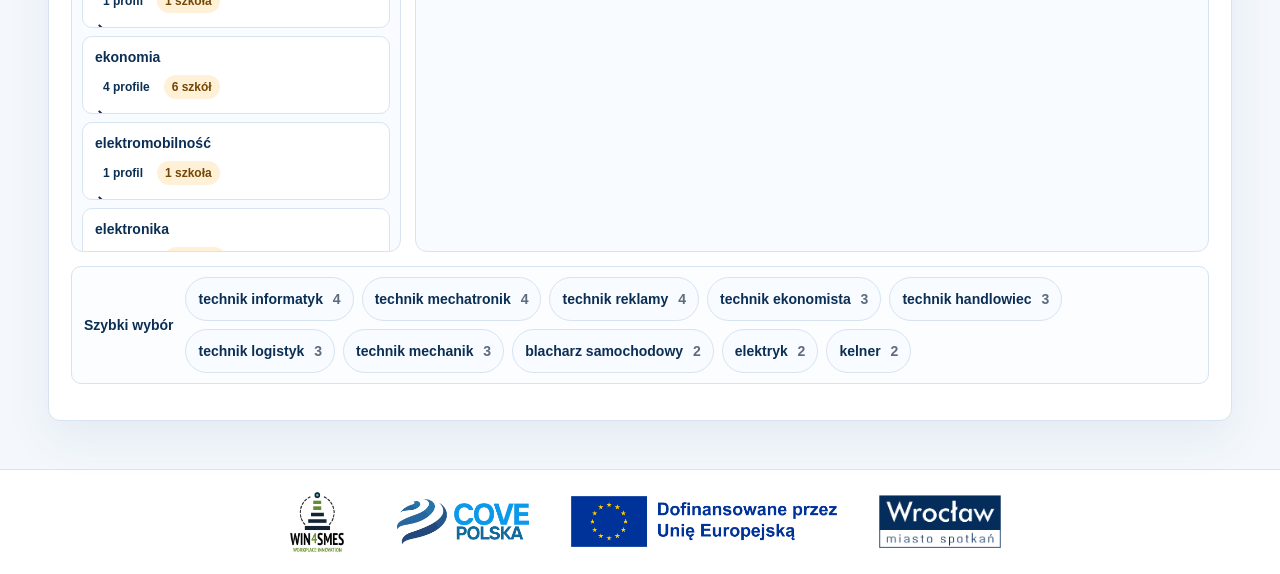
==== commit 19335ac6: "Add sector map content subpages" ====
--- a/index.html
+++ b/index.html
@@ -40,10 +40,10 @@
           <span></span>
         </summary>
         <nav class="top-actions" aria-label="Główne linki">
-          <a href="#sciezki">Ścieżki</a>
-          <a href="#branze">Branże</a>
-          <a href="#wyniki">Wyniki</a>
-          <a href="#szkoly">Dane</a>
+          <a href="./">Mapa</a>
+          <a href="./branze.html">Branże</a>
+          <a href="./sciezki.html">Ścieżki</a>
+          <a href="./szkoly.html">Szkoły</a>
         </nav>
       </details>
     </header>
@@ -195,65 +195,11 @@
             </div>
             <div class="branch-detail" id="branchDetail" aria-live="polite"></div>
           </section>
-
-          <section class="results-panel" id="wyniki" aria-labelledby="results-title">
-            <div class="results-header">
-              <div>
-                <h3 id="results-title">Wyniki</h3>
-                <p id="resultsSummary">Ładowanie danych...</p>
-              </div>
-            </div>
-            <div class="empty-state" id="emptyState" hidden>
-              <h3>Brak wyników</h3>
-              <p>Spróbuj krótszego hasła albo wyczyść część filtrów.</p>
-            </div>
-            <div class="cards" id="programCards"></div>
-          </section>
         </div>
 
         <div class="quick-strip" aria-labelledby="quick-title">
           <h3 id="quick-title">Szybki wybór</h3>
           <div class="chips" id="quickProfiles"></div>
-        </div>
-
-        <div class="support-drawers" id="szkoly">
-          <details class="data-drawer">
-            <summary>
-              <span>Szkoły i obszary w aktualnym widoku</span>
-              <small>rozwiń</small>
-            </summary>
-            <div class="drawer-grid">
-              <aside class="map-panel" aria-labelledby="areas-title">
-                <div class="section-heading compact">
-                  <h3 id="areas-title">Obszary miasta</h3>
-                  <p>Widok orientacyjny, oparty na publicznych profilach szkół.</p>
-                </div>
-                <div class="area-list" id="areaList"></div>
-              </aside>
-
-              <section class="school-section" aria-labelledby="schools-title">
-                <div class="section-heading compact">
-                  <h3 id="schools-title">Szkoły</h3>
-                  <p>Każda karta pokazuje przykładowe profile oraz link do strony szkoły.</p>
-                </div>
-                <div class="school-grid" id="schoolGrid"></div>
-              </section>
-            </div>
-          </details>
-
-          <details class="data-drawer" id="zrodla">
-            <summary>
-              <span>Źródła i weryfikacja danych</span>
-              <small>rozwiń</small>
-            </summary>
-            <div class="sources-section" aria-labelledby="sources-title">
-              <div class="section-heading compact">
-                <h3 id="sources-title">Źródła</h3>
-                <p>Każda pozycja oferty ma źródło i datę weryfikacji. Dane należy okresowo sprawdzać przed rekrutacją.</p>
-              </div>
-              <div class="source-grid" id="sourceGrid"></div>
-            </div>
-          </details>
         </div>
       </section>
     </main>
--- a/styles.css
+++ b/styles.css
@@ -471,7 +471,7 @@
 
 .explorer-grid {
   display: grid;
-  grid-template-columns: 310px minmax(0, 1fr) 390px;
+  grid-template-columns: 330px minmax(0, 1fr);
   gap: 14px;
   height: clamp(560px, calc(100dvh - 190px), 720px);
   min-height: 610px;
@@ -712,18 +712,6 @@
   line-height: 1.35;
 }
 
-.profile-card button {
-  justify-self: start;
-  border: 1px solid var(--amber);
-  border-radius: 8px;
-  background: var(--amber);
-  padding: 9px 12px;
-  color: var(--navy);
-  font-size: 14px;
-  font-weight: 800;
-  cursor: pointer;
-}
-
 .branch-detail-header {
   display: grid;
   grid-template-columns: minmax(0, 1fr) auto;
@@ -1071,6 +1059,162 @@
   padding: 22px clamp(10px, 4vw, 48px);
 }
 
+.info-page {
+  display: grid;
+  gap: 18px;
+}
+
+.info-hero {
+  padding: 34px 0 10px;
+}
+
+.info-hero h1 {
+  max-width: 900px;
+  margin-bottom: 14px;
+  color: var(--navy);
+  font-size: clamp(32px, 4vw, 54px);
+  line-height: 1.05;
+}
+
+.info-hero > p:not(.service-label):not(.lead) {
+  max-width: 850px;
+  color: var(--muted);
+  font-size: 16px;
+  line-height: 1.6;
+}
+
+.info-list {
+  display: grid;
+  gap: 14px;
+  padding-bottom: 32px;
+}
+
+.info-card {
+  border: 1px solid var(--line);
+  border-radius: 12px;
+  background: var(--white);
+  padding: 18px;
+  box-shadow: var(--shadow);
+}
+
+.info-card-heading,
+.school-card-top {
+  display: flex;
+  align-items: flex-start;
+  justify-content: space-between;
+  gap: 14px;
+}
+
+.info-card h2,
+.school-area-section h2 {
+  margin-bottom: 8px;
+  color: var(--navy);
+  font-size: 24px;
+  line-height: 1.2;
+}
+
+.info-card h3 {
+  margin-bottom: 6px;
+  color: var(--navy);
+  font-size: 18px;
+  line-height: 1.25;
+}
+
+.info-card p,
+.info-card dd,
+.info-card small,
+.source-note p {
+  color: var(--muted);
+  line-height: 1.55;
+}
+
+.info-card a,
+.source-note a,
+.text-link {
+  color: var(--navy);
+  font-weight: 800;
+}
+
+.info-metrics,
+.source-links {
+  display: flex;
+  flex-wrap: wrap;
+  gap: 8px;
+  margin: 14px 0;
+}
+
+.info-metrics span,
+.source-links a {
+  border-radius: 999px;
+  background: var(--sky);
+  padding: 7px 10px;
+  color: var(--navy);
+  font-size: 13px;
+  font-weight: 800;
+  text-decoration: none;
+}
+
+.specialisation-list {
+  display: grid;
+  grid-template-columns: repeat(2, minmax(0, 1fr));
+  gap: 10px;
+}
+
+.specialisation-list section {
+  border-left: 3px solid var(--amber);
+  background: #fffaf0;
+  padding: 12px;
+}
+
+.pathway-detail-grid,
+.school-directory {
+  display: grid;
+  grid-template-columns: repeat(2, minmax(0, 1fr));
+  gap: 14px;
+}
+
+.pathway-detail-card {
+  display: grid;
+  gap: 12px;
+  align-content: start;
+}
+
+.pathway-detail-card dl,
+.school-directory-card dl {
+  display: grid;
+  gap: 6px;
+  margin: 0;
+}
+
+.pathway-detail-card dt,
+.school-directory-card dt {
+  color: var(--navy);
+  font-weight: 800;
+}
+
+.pathway-detail-card dd,
+.school-directory-card dd {
+  margin: 0 0 8px;
+}
+
+.source-note,
+.school-area-section {
+  border: 1px solid var(--line);
+  border-radius: 12px;
+  background: var(--white);
+  padding: 18px;
+}
+
+.school-area-section {
+  display: grid;
+  gap: 12px;
+}
+
+.school-directory-card {
+  display: grid;
+  gap: 10px;
+}
+
 .footer-logos {
   display: flex;
   flex-wrap: nowrap;
@@ -1168,6 +1312,12 @@
   .school-grid {
     grid-template-columns: repeat(2, minmax(0, 1fr));
   }
+
+  .specialisation-list,
+  .pathway-detail-grid,
+  .school-directory {
+    grid-template-columns: 1fr;
+  }
 }
 
 @media (max-width: 720px) {
@@ -1294,6 +1444,12 @@
     padding-bottom: 2px;
   }
 
+  .info-card-heading,
+  .school-card-top {
+    align-items: flex-start;
+    flex-direction: column;
+  }
+
   .pathway-card {
     flex: 0 0 min(270px, 82vw);
   }
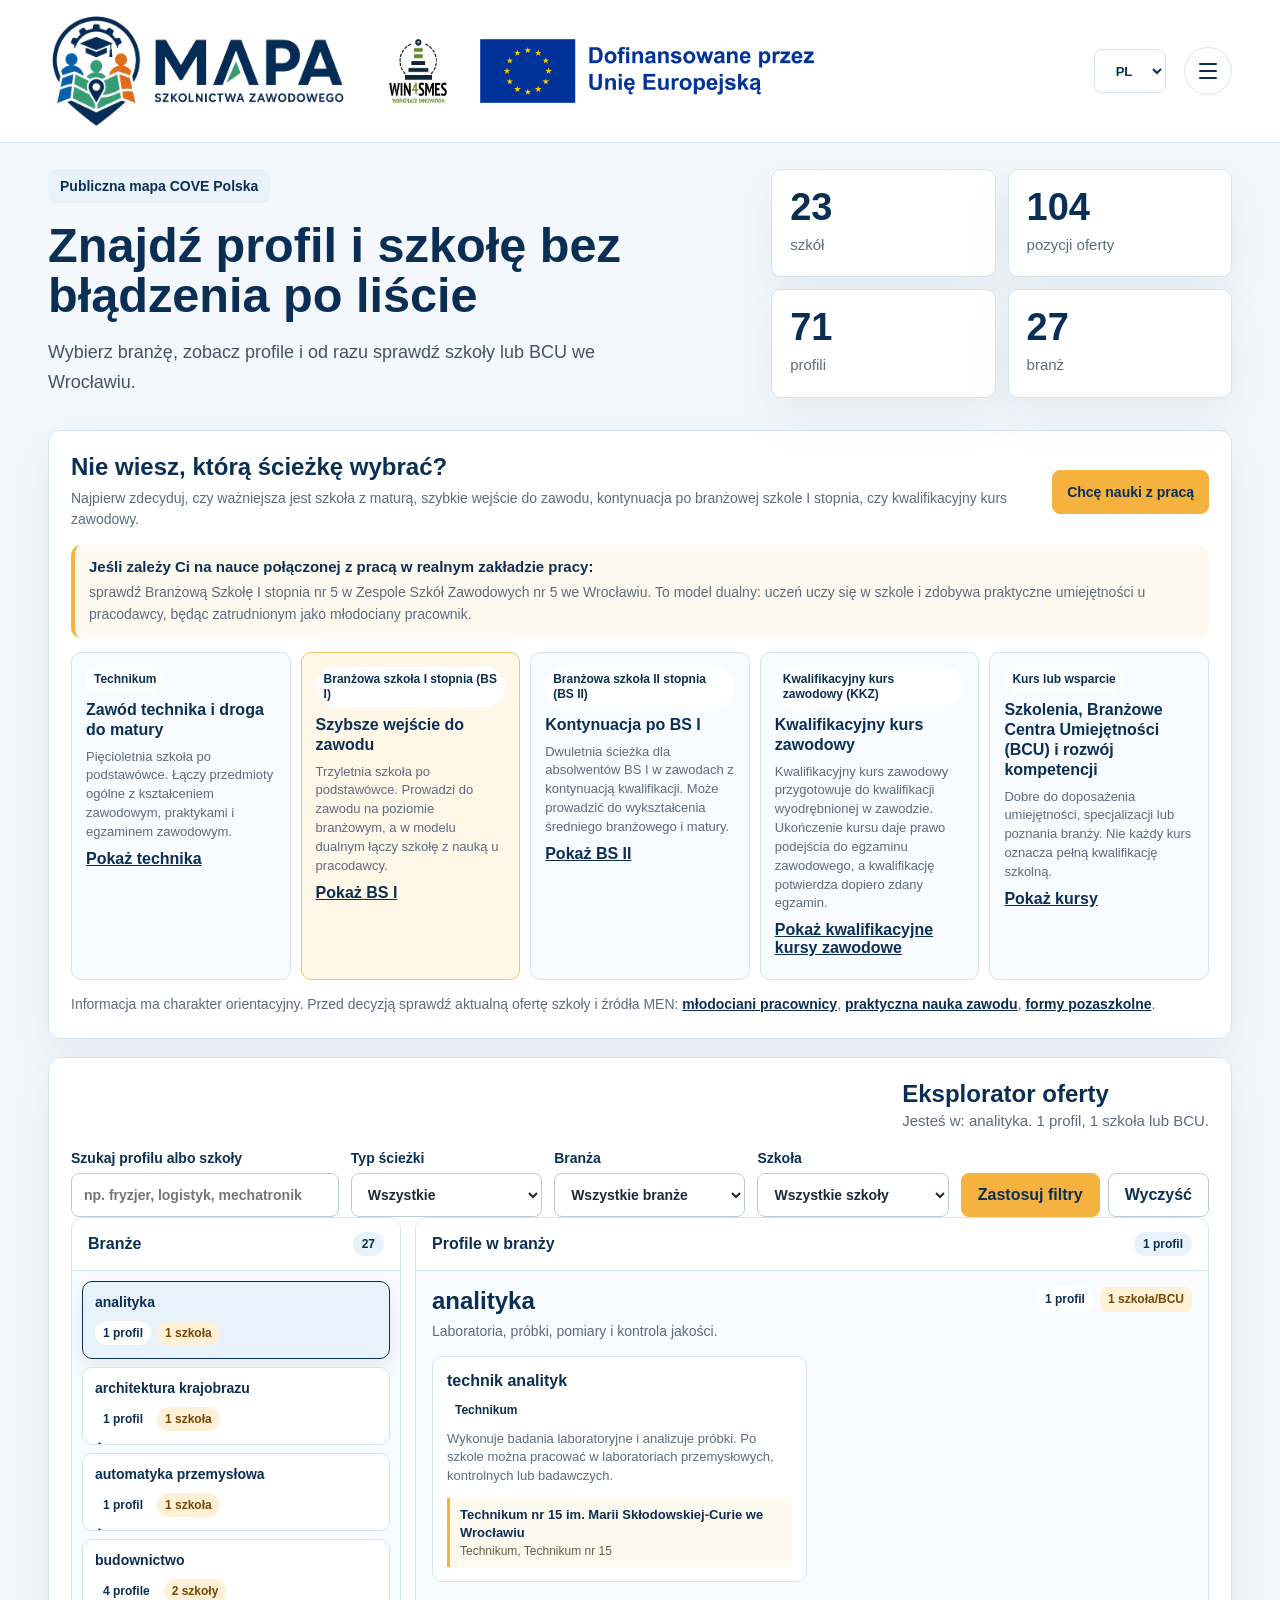
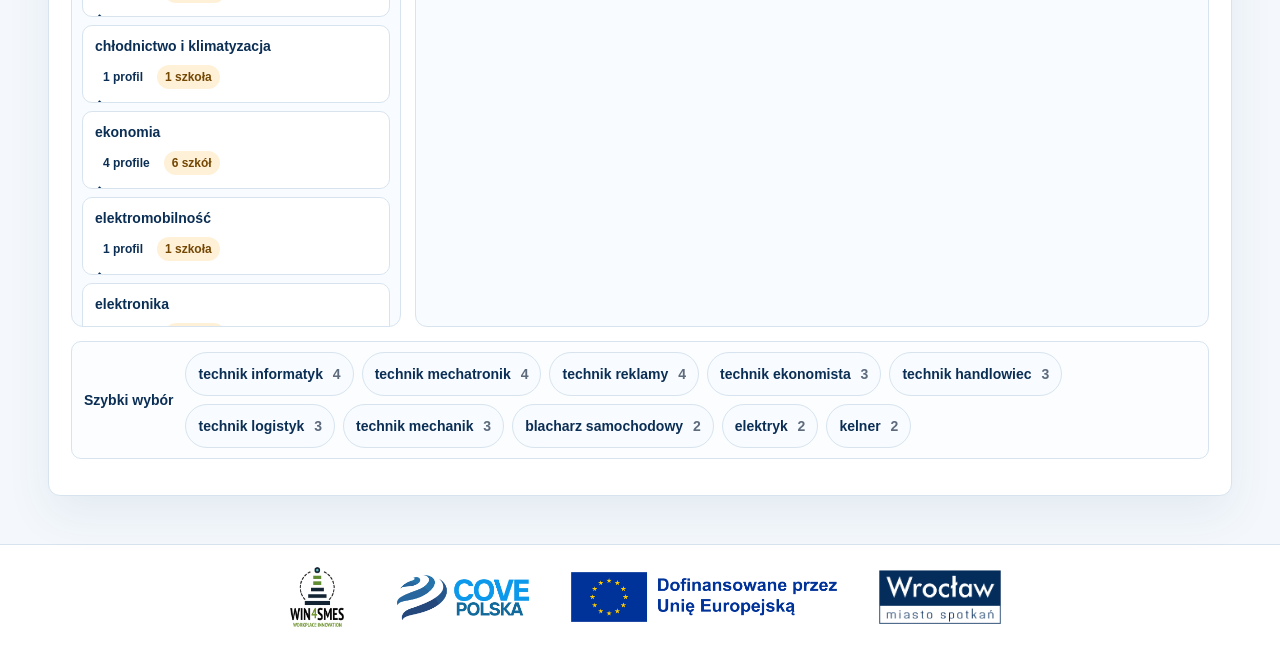
==== commit d3cebfa9: "Clarify vocational pathway descriptions" ====
--- a/index.html
+++ b/index.html
@@ -83,7 +83,7 @@
             <h2 id="path-title">Nie wiesz, którą ścieżkę wybrać?</h2>
             <p>
               Najpierw zdecyduj, czy ważniejsza jest szkoła z maturą, szybkie wejście do zawodu,
-              kontynuacja po BS I, czy kurs konkretnej kwalifikacji.
+              kontynuacja po branżowej szkole I stopnia, czy kwalifikacyjny kurs zawodowy.
             </p>
           </div>
           <a class="path-cta" href="?educationType=bs_i&school=Zesp%C3%B3%C5%82%20Szk%C3%B3%C5%82%20Zawodowych%20nr%205%20we%20Wroc%C5%82awiu#branze">
@@ -108,26 +108,26 @@
             <a href="?educationType=technikum#branze">Pokaż technika</a>
           </article>
           <article class="pathway-card highlight">
-            <span>BS I stopnia</span>
+            <span>Branżowa szkoła I stopnia (BS I)</span>
             <h3>Szybsze wejście do zawodu</h3>
-            <p>Trzyletnia szkoła po podstawówce. W ZSZ nr 5 szczególnie ważny jest model dualny: szkoła plus praca u pracodawcy jako młodociany pracownik.</p>
+            <p>Trzyletnia szkoła po podstawówce. Prowadzi do zawodu na poziomie branżowym, a w modelu dualnym łączy szkołę z nauką u pracodawcy.</p>
             <a href="?educationType=bs_i#branze">Pokaż BS I</a>
           </article>
           <article class="pathway-card">
-            <span>BS II stopnia</span>
+            <span>Branżowa szkoła II stopnia (BS II)</span>
             <h3>Kontynuacja po BS I</h3>
             <p>Dwuletnia ścieżka dla absolwentów BS I w zawodach z kontynuacją kwalifikacji. Może prowadzić do wykształcenia średniego branżowego i matury.</p>
             <a href="?educationType=bs_ii#branze">Pokaż BS II</a>
           </article>
           <article class="pathway-card">
-            <span>KKZ</span>
-            <h3>Kurs konkretnej kwalifikacji</h3>
-            <p>Kwalifikacyjny kurs zawodowy przygotowuje do jednej kwalifikacji i egzaminu zawodowego. Część praktyczna wymaga realizacji bezpośredniej.</p>
-            <a href="?educationType=kkz#branze">Pokaż KKZ</a>
+            <span>Kwalifikacyjny kurs zawodowy (KKZ)</span>
+            <h3>Kwalifikacyjny kurs zawodowy</h3>
+            <p>Kwalifikacyjny kurs zawodowy przygotowuje do kwalifikacji wyodrębnionej w zawodzie. Ukończenie kursu daje prawo podejścia do egzaminu zawodowego, a kwalifikację potwierdza dopiero zdany egzamin.</p>
+            <a href="?educationType=kkz#branze">Pokaż kwalifikacyjne kursy zawodowe</a>
           </article>
           <article class="pathway-card">
             <span>Kurs lub wsparcie</span>
-            <h3>Szkolenia, BCU i rozwój kompetencji</h3>
+            <h3>Szkolenia, Branżowe Centra Umiejętności (BCU) i rozwój kompetencji</h3>
             <p>Dobre do doposażenia umiejętności, specjalizacji lub poznania branży. Nie każdy kurs oznacza pełną kwalifikację szkolną.</p>
             <a href="?educationType=kurs#branze">Pokaż kursy</a>
           </article>
@@ -161,7 +161,7 @@
               <option value="technikum">Technikum</option>
               <option value="bs_i">BS I stopnia</option>
               <option value="bs_ii">BS II stopnia</option>
-              <option value="kkz">KKZ</option>
+              <option value="kkz">Kwalifikacyjny kurs zawodowy (KKZ)</option>
               <option value="kurs">Kurs lub wsparcie</option>
             </select>
           </label>
--- a/styles.css
+++ b/styles.css
@@ -415,12 +415,14 @@
 
 .pathway-card span {
   justify-self: start;
+  max-width: 100%;
   border-radius: 999px;
   background: var(--white);
   padding: 5px 8px;
   color: var(--navy);
   font-size: 12px;
   font-weight: 800;
+  line-height: 1.25;
 }
 
 .pathway-card h3 {
@@ -936,12 +938,14 @@
 .tag {
   display: inline-flex;
   align-items: center;
+  max-width: 100%;
   border-radius: 7px;
   background: var(--white);
   padding: 5px 8px;
   color: var(--navy);
   font-size: 12px;
   font-weight: 800;
+  line-height: 1.25;
 }
 
 .tag.amber {
